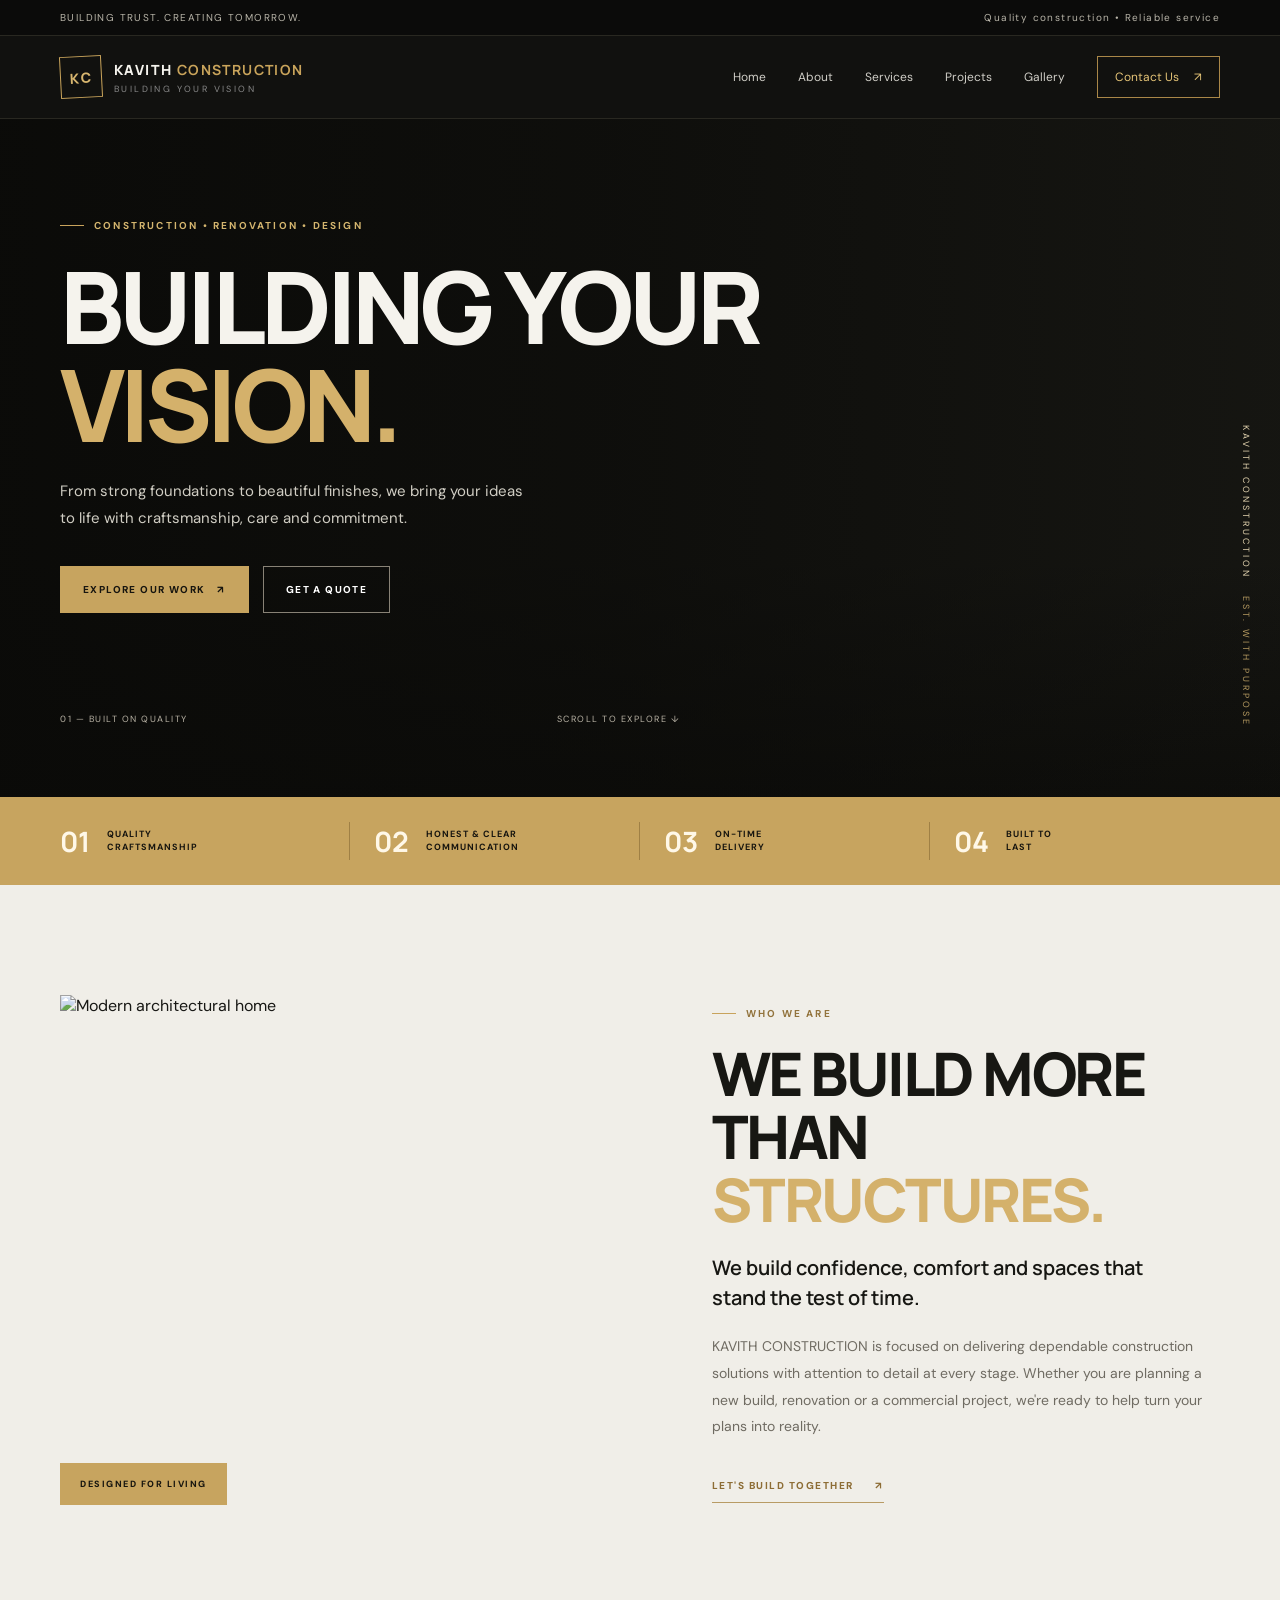
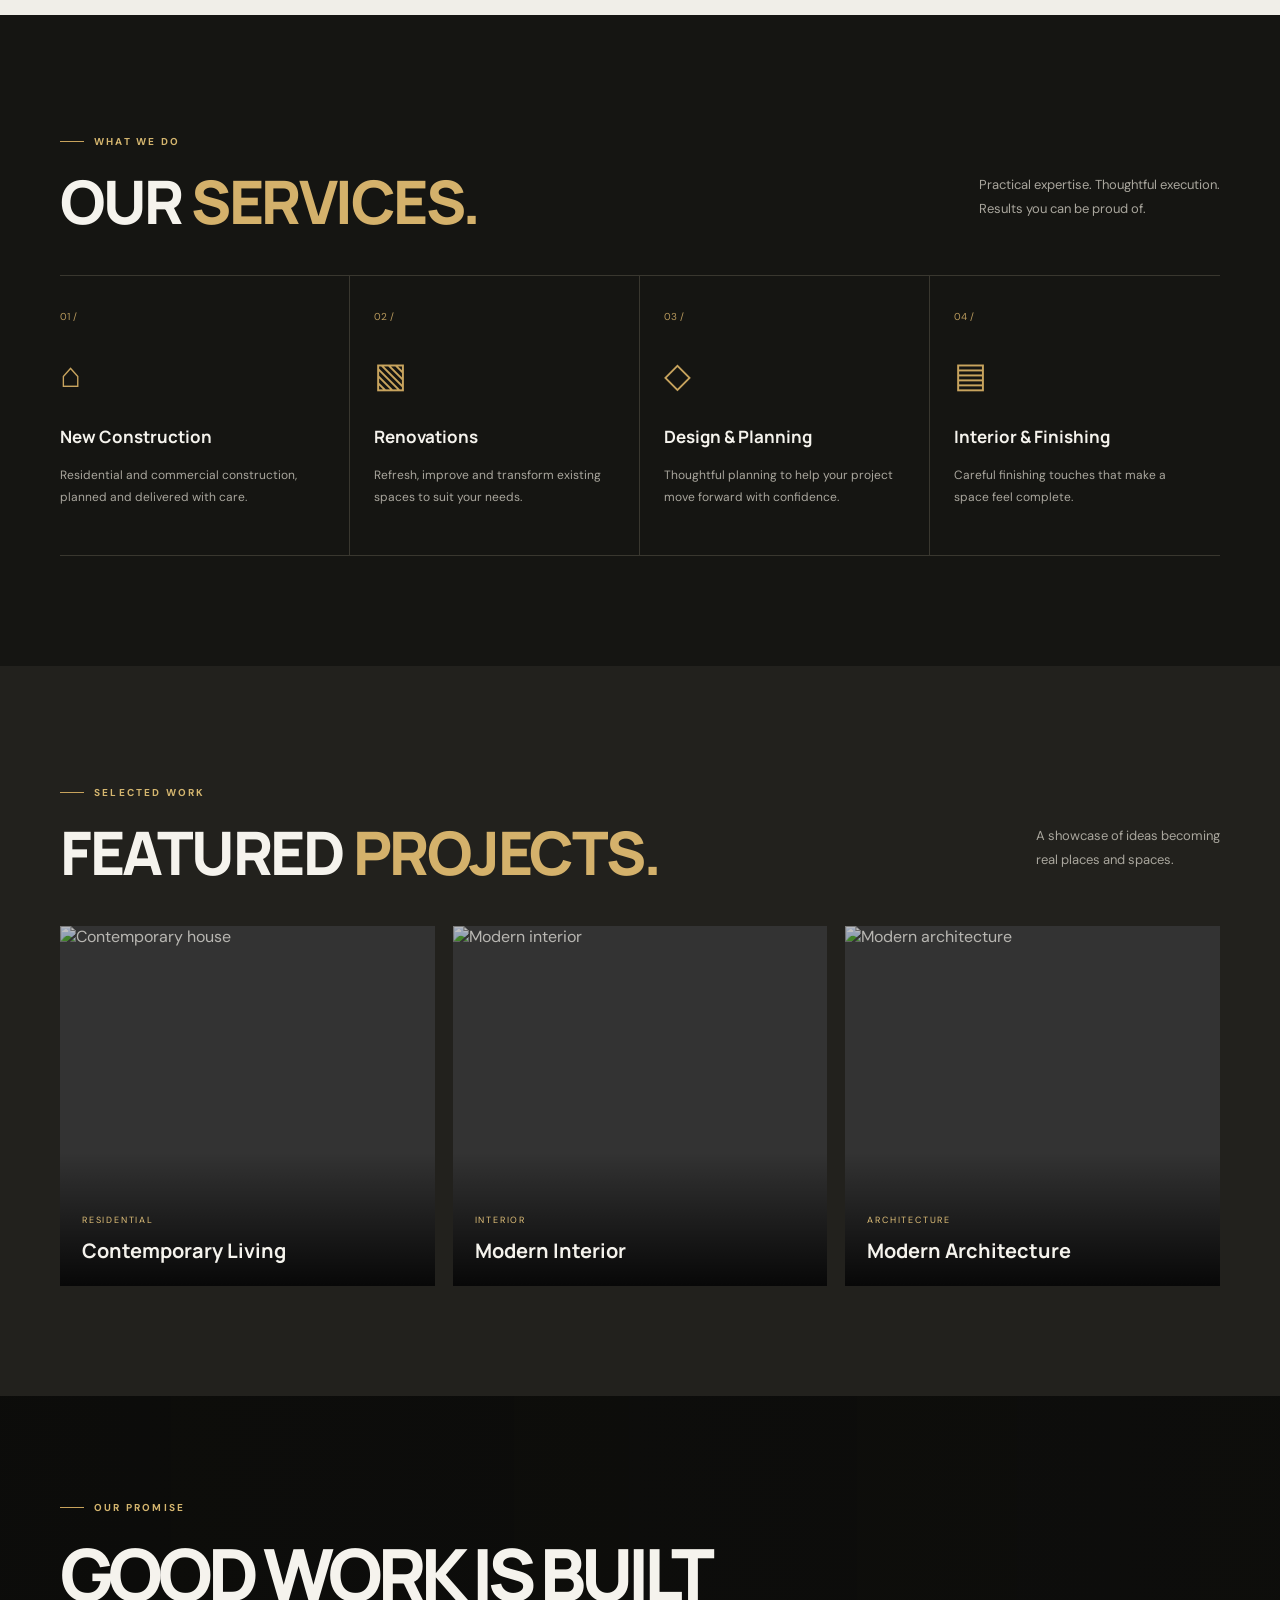
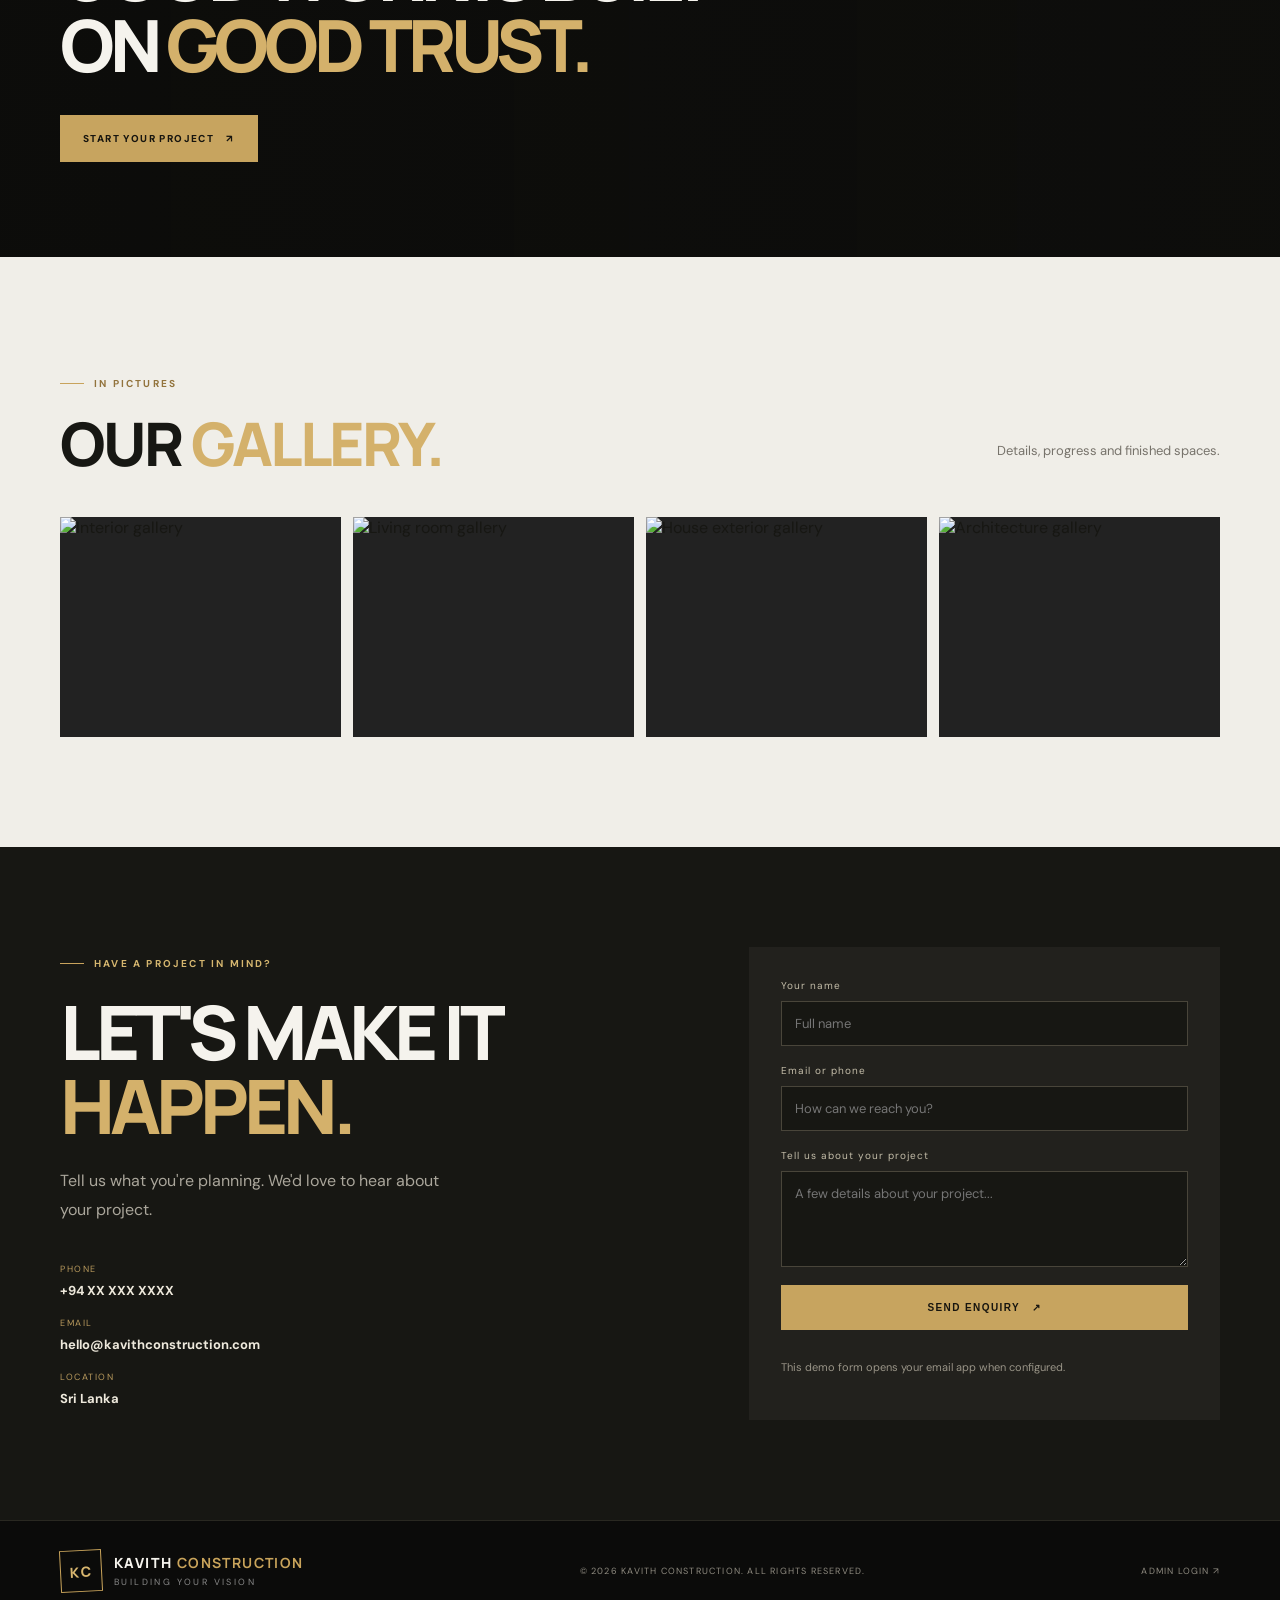
==== index.html @ 44bbc8ad "Add files via upload" ====
<!doctype html>
<html lang="en">
<head>
  <meta charset="utf-8"><meta name="viewport" content="width=device-width,initial-scale=1">
  <meta name="description" content="KAVITH CONSTRUCTION — building with quality, precision and trust.">
  <title>KAVITH CONSTRUCTION | Building Your Vision</title>
  <link rel="preconnect" href="https://fonts.googleapis.com">
  <link href="https://fonts.googleapis.com/css2?family=DM+Sans:wght@400;500;600;700&family=Manrope:wght@400;500;600;700;800&display=swap" rel="stylesheet">
  <link rel="stylesheet" href="assets/style.css">
</head>
<body>
  <div class="topbar"><div class="wrap topbar-inner"><span>BUILDING TRUST. CREATING TOMORROW.</span><span>Quality construction • Reliable service</span></div></div>
  <header class="header"><div class="wrap nav">
    <a class="brand" href="#"><span class="brand-mark">KC</span><span>KAVITH <b>CONSTRUCTION</b><small>BUILDING YOUR VISION</small></span></a>
    <button class="menu-toggle" aria-label="Open menu" id="menuToggle">☰</button>
    <nav id="mainNav"><a href="#home">Home</a><a href="#about">About</a><a href="#services">Services</a><a href="#projects">Projects</a><a href="#gallery">Gallery</a><a href="#contact" class="nav-cta">Contact Us <span>↗</span></a></nav>
  </div></header>
  <main>
    <section class="hero" id="home">
      <div class="hero-shade"></div><div class="wrap hero-content">
        <p class="eyebrow"><i></i> CONSTRUCTION • RENOVATION • DESIGN</p>
        <h1>BUILDING YOUR<br><em>VISION.</em></h1>
        <p class="hero-copy">From strong foundations to beautiful finishes, we bring your ideas to life with craftsmanship, care and commitment.</p>
        <div class="hero-actions"><a class="btn gold" href="#projects">EXPLORE OUR WORK <span>↗</span></a><a class="btn outline" href="#contact">GET A QUOTE</a></div>
        <div class="hero-foot"><span>01 — BUILT ON QUALITY</span><span>SCROLL TO EXPLORE ↓</span></div>
      </div>
      <div class="hero-side">KAVITH CONSTRUCTION <span>EST. WITH PURPOSE</span></div>
    </section>
    <section class="trust-strip"><div class="wrap trust-grid"><div><strong>01</strong><span>QUALITY<br>CRAFTSMANSHIP</span></div><div><strong>02</strong><span>HONEST & CLEAR<br>COMMUNICATION</span></div><div><strong>03</strong><span>ON-TIME<br>DELIVERY</span></div><div><strong>04</strong><span>BUILT TO<br>LAST</span></div></div></section>
    <section class="section about" id="about"><div class="wrap split">
      <div class="about-image"><img src="https://images.unsplash.com/photo-1600607687939-ce8a6c25118c?auto=format&fit=crop&w=1100&q=85" alt="Modern architectural home"><span class="image-tag">DESIGNED FOR LIVING</span></div>
      <div class="about-copy"><p class="eyebrow dark"><i></i> WHO WE ARE</p><h2>WE BUILD MORE<br>THAN <em>STRUCTURES.</em></h2><p class="lead">We build confidence, comfort and spaces that stand the test of time.</p><p>KAVITH CONSTRUCTION is focused on delivering dependable construction solutions with attention to detail at every stage. Whether you are planning a new build, renovation or a commercial project, we're ready to help turn your plans into reality.</p><a class="text-link" href="#contact">LET'S BUILD TOGETHER <span>↗</span></a></div>
    </div></section>
    <section class="section services" id="services"><div class="wrap"><div class="section-head"><div><p class="eyebrow"><i></i> WHAT WE DO</p><h2>OUR <em>SERVICES.</em></h2></div><p>Practical expertise. Thoughtful execution.<br>Results you can be proud of.</p></div>
      <div class="service-grid" id="servicesGrid">
        <article class="service-card"><span>01 /</span><div class="service-icon">⌂</div><h3>New Construction</h3><p>Residential and commercial construction, planned and delivered with care.</p></article>
        <article class="service-card"><span>02 /</span><div class="service-icon">▧</div><h3>Renovations</h3><p>Refresh, improve and transform existing spaces to suit your needs.</p></article>
        <article class="service-card"><span>03 /</span><div class="service-icon">◇</div><h3>Design & Planning</h3><p>Thoughtful planning to help your project move forward with confidence.</p></article>
        <article class="service-card"><span>04 /</span><div class="service-icon">▤</div><h3>Interior & Finishing</h3><p>Careful finishing touches that make a space feel complete.</p></article>
      </div>
    </div></section>
    <section class="section projects" id="projects"><div class="wrap"><div class="section-head"><div><p class="eyebrow"><i></i> SELECTED WORK</p><h2>FEATURED <em>PROJECTS.</em></h2></div><p>A showcase of ideas becoming<br>real places and spaces.</p></div><div class="project-grid" id="projectGrid">
      <article class="project-card"><img src="https://images.unsplash.com/photo-1600585154340-be6161a56a0c?auto=format&fit=crop&w=1000&q=85" alt="Contemporary house"><div><span>RESIDENTIAL</span><h3>Contemporary Living</h3></div></article>
      <article class="project-card"><img src="https://images.unsplash.com/photo-1600607687920-4e2a09cf159d?auto=format&fit=crop&w=1000&q=85" alt="Modern interior"><div><span>INTERIOR</span><h3>Modern Interior</h3></div></article>
      <article class="project-card"><img src="https://images.unsplash.com/photo-1487958449943-2429e8be8625?auto=format&fit=crop&w=1000&q=85" alt="Modern architecture"><div><span>ARCHITECTURE</span><h3>Modern Architecture</h3></div></article>
    </div></div></section>
    <section class="statement"><div class="wrap statement-inner"><p class="eyebrow"><i></i> OUR PROMISE</p><h2>GOOD WORK IS BUILT<br>ON <em>GOOD TRUST.</em></h2><a class="btn gold" href="#contact">START YOUR PROJECT <span>↗</span></a></div></section>
    <section class="section gallery" id="gallery"><div class="wrap"><div class="section-head"><div><p class="eyebrow dark"><i></i> IN PICTURES</p><h2>OUR <em>GALLERY.</em></h2></div><p>Details, progress and finished spaces.</p></div><div class="gallery-grid" id="galleryGrid">
      <img src="https://images.unsplash.com/photo-1600566753086-00f18fb6b3ea?auto=format&fit=crop&w=800&q=85" alt="Interior gallery">
      <img src="https://images.unsplash.com/photo-1600607687644-c7171b42498f?auto=format&fit=crop&w=800&q=85" alt="Living room gallery">
      <img src="https://images.unsplash.com/photo-1600585154526-990dced4db0d?auto=format&fit=crop&w=800&q=85" alt="House exterior gallery">
      <img src="https://images.unsplash.com/photo-1600607687939-ce8a6c25118c?auto=format&fit=crop&w=800&q=85" alt="Architecture gallery">
    </div></div></section>
    <section class="contact" id="contact"><div class="wrap contact-grid"><div><p class="eyebrow"><i></i> HAVE A PROJECT IN MIND?</p><h2>LET'S MAKE IT<br><em>HAPPEN.</em></h2><p>Tell us what you're planning. We'd love to hear about your project.</p><div class="contact-lines"><span>PHONE <b id="phoneText">+94 XX XXX XXXX</b></span><span>EMAIL <b id="emailText">hello@kavithconstruction.com</b></span><span>LOCATION <b id="locationText">Sri Lanka</b></span></div></div>
      <form class="contact-form" id="contactForm"><label>Your name<input required name="name" placeholder="Full name"></label><label>Email or phone<input required name="contact" placeholder="How can we reach you?"></label><label>Tell us about your project<textarea required name="message" rows="4" placeholder="A few details about your project..."></textarea></label><button class="btn gold" type="submit">SEND ENQUIRY <span>↗</span></button><p class="form-note" id="formNote">This demo form opens your email app when configured.</p></form>
    </div></section>
  </main>
  <footer><div class="wrap footer-inner"><a class="brand" href="#"><span class="brand-mark">KC</span><span>KAVITH <b>CONSTRUCTION</b><small>BUILDING YOUR VISION</small></span></a><p>© <span id="year"></span> KAVITH CONSTRUCTION. ALL RIGHTS RESERVED.</p><a href="admin.html" class="admin-link">ADMIN LOGIN ↗</a></div></footer>
  <script src="https://cdn.jsdelivr.net/npm/@supabase/supabase-js@2"></script><script src="assets/config.js"></script><script src="assets/app.js"></script>
</body></html>
---- assets/style.css ----
*{box-sizing:border-box}html{scroll-behavior:smooth}body{margin:0;font-family:"DM Sans",sans-serif;color:#f5f3ed;background:#11110f}a{color:inherit;text-decoration:none}.wrap{width:min(1160px,calc(100% - 48px));margin:auto}.topbar{background:#0b0b0a;border-bottom:1px solid #292821;color:#b9b5a9;font-size:10px;letter-spacing:1.4px}.topbar-inner{display:flex;justify-content:space-between;padding:11px 0}.header{background:#11110f;position:sticky;top:0;z-index:10;border-bottom:1px solid #292821}.nav{height:82px;display:flex;align-items:center;justify-content:space-between}.brand{display:flex;align-items:center;gap:12px;font-family:Manrope,sans-serif;font-size:14px;font-weight:800;letter-spacing:1.4px}.brand b{color:#c9a45b}.brand small{display:block;font:9px "DM Sans";letter-spacing:2.4px;color:#888;margin-top:4px}.brand-mark{width:42px;height:42px;border:1px solid #c9a45b;color:#d8b66f;display:grid;place-items:center;font:800 14px Manrope;transform:rotate(-3deg)}nav{display:flex;align-items:center;gap:32px;font-size:12px;color:#d0cec7}nav a:hover{color:#d9b76f}.nav-cta{border:1px solid #a98748;padding:12px 17px;color:#e5c477}.nav-cta span,.btn span{margin-left:12px}.menu-toggle{display:none;background:none;color:white;border:0;font-size:24px}.hero{min-height:650px;position:relative;display:flex;align-items:center;background:#171713 url("https://images.unsplash.com/photo-1600585154340-be6161a56a0c?auto=format&fit=crop&w=2000&q=90") center/cover no-repeat}.hero-shade{position:absolute;inset:0;background:linear-gradient(90deg,rgba(10,10,8,.94),rgba(10,10,8,.67) 48%,rgba(10,10,8,.12)),linear-gradient(0deg,rgba(10,10,8,.65),transparent 35%)}.hero-content{position:relative;padding:90px 0 72px}.eyebrow{font-size:10px;letter-spacing:2.2px;color:#d5b66f;font-weight:700;display:flex;align-items:center;gap:10px}.eyebrow i{display:inline-block;width:24px;height:1px;background:#c8a35c}.hero h1,.statement h2,.contact h2{font:800 clamp(54px,8vw,100px)/.98 Manrope,sans-serif;letter-spacing:-5px;margin:25px 0}.hero h1 em,h2 em{font-style:normal;color:#d4b16b}.hero-copy{max-width:470px;line-height:1.8;color:#d1cec4;font-size:15px}.hero-actions{display:flex;gap:14px;margin-top:34px}.btn{display:inline-flex;align-items:center;justify-content:center;padding:16px 22px;font-size:10px;letter-spacing:1.4px;font-weight:800;border:1px solid transparent;cursor:pointer}.gold{background:#c7a45f;color:#17150f}.gold:hover{background:#e0c17e}.outline{border-color:#888276;color:#fff}.outline-dark{border-color:#8e887a;color:#28251e;background:transparent}.hero-foot{display:flex;justify-content:space-between;max-width:620px;margin-top:100px;font-size:9px;letter-spacing:1.5px;color:#b9b3a5}.hero-side{position:absolute;right:28px;bottom:70px;writing-mode:vertical-rl;font-size:9px;letter-spacing:3px;color:#e4d5b1}.hero-side span{color:#b59a61;margin-top:12px}.trust-strip{background:#c7a45f;color:#17150f}.trust-grid{display:grid;grid-template-columns:repeat(4,1fr);padding:25px 0}.trust-grid div{display:flex;align-items:center;gap:17px;border-right:1px solid #9f8045;padding-left:24px}.trust-grid div:first-child{padding-left:0}.trust-grid div:last-child{border:0}.trust-grid strong{font:700 28px Manrope;color:#fff8e8}.trust-grid span{font-size:9px;letter-spacing:1px;font-weight:700;line-height:1.5}.section{padding:110px 0}.about{background:#f0eee8;color:#171713}.split{display:grid;grid-template-columns:1.05fr .95fr;gap:90px;align-items:center}.about-image{position:relative}.about-image img{width:100%;height:510px;object-fit:cover;display:block;filter:saturate(.75)}.image-tag{position:absolute;bottom:0;left:0;background:#c7a45f;color:#17150f;padding:15px 20px;font-size:9px;letter-spacing:1.5px;font-weight:800}.eyebrow.dark{color:#92733c}.about h2,.section h2{font:800 clamp(38px,5vw,60px)/1.05 Manrope;letter-spacing:-2.5px;margin:22px 0}.lead{font:600 20px/1.5 Manrope;max-width:440px}.about-copy>p:not(.eyebrow):not(.lead){color:#6f6b62;line-height:1.9;font-size:14px}.text-link{display:inline-block;margin-top:25px;color:#8d6d35;font-size:10px;letter-spacing:1.5px;font-weight:800;border-bottom:1px solid #b89b64;padding-bottom:10px}.text-link span{margin-left:18px}.services{background:#151512}.section-head{display:flex;justify-content:space-between;align-items:end;margin-bottom:42px}.section-head h2{margin-bottom:0}.section-head>p{font-size:13px;color:#a9a69d;line-height:1.8}.service-grid{display:grid;grid-template-columns:repeat(4,1fr);border-top:1px solid #39372f;border-bottom:1px solid #39372f}.service-card{padding:28px 24px 35px;border-right:1px solid #39372f;min-height:260px}.service-card:first-child{padding-left:0}.service-card:last-child{border:0}.service-card>span{font-size:10px;color:#b99a5d}.service-icon{font-size:35px;color:#c8a45e;margin:27px 0}.service-card h3{font:700 17px Manrope}.service-card p{font-size:12px;color:#a9a69d;line-height:1.8}.projects{background:#22211d}.project-grid{display:grid;grid-template-columns:repeat(3,1fr);gap:18px}.project-card{position:relative;min-height:330px;overflow:hidden;background:#333}.project-card img{width:100%;height:360px;object-fit:cover;display:block;filter:brightness(.75);transition:.4s}.project-card:hover img{transform:scale(1.04);filter:brightness(.9)}.project-card>div{position:absolute;bottom:0;left:0;right:0;padding:55px 22px 22px;background:linear-gradient(transparent,rgba(0,0,0,.85))}.project-card span{font-size:9px;letter-spacing:1.8px;color:#e2c17a}.project-card h3{font:700 20px Manrope;margin:9px 0 0}.project-card p{font-size:12px;color:#ddd}.statement{background:linear-gradient(90deg,rgba(12,12,10,.94),rgba(12,12,10,.72)),url("https://images.unsplash.com/photo-1503387762-592deb58ef4e?auto=format&fit=crop&w=1800&q=85") center/cover;padding:95px 0}.statement h2{font-size:clamp(44px,6vw,72px);margin:25px 0 35px}.gallery{background:#f0eee8;color:#171713}.gallery .section-head>p{color:#77736b}.gallery-grid{display:grid;grid-template-columns:repeat(4,1fr);gap:12px}.gallery-grid img,.gallery-grid video{width:100%;height:220px;object-fit:cover;background:#222}.contact{padding:100px 0;background:#171713}.contact-grid{display:grid;grid-template-columns:1fr .8fr;gap:100px}.contact h2{font-size:clamp(48px,6vw,75px)}.contact-grid>div>p:not(.eyebrow){color:#aaa69b;line-height:1.8;max-width:400px}.contact-lines{display:grid;gap:18px;margin-top:38px}.contact-lines span{font-size:9px;letter-spacing:1.5px;color:#b99a5d}.contact-lines b{display:block;color:#eee9dc;font-size:13px;letter-spacing:0;margin-top:7px}.contact-form{background:#22211d;padding:32px;display:grid;gap:18px}.contact-form label,.admin-form label,.login-card label{display:grid;gap:9px;font-size:10px;letter-spacing:1px;color:#c4bda9}.contact-form input,.contact-form textarea,.admin-form input,.admin-form textarea,.admin-form select,.login-card input{width:100%;padding:13px;background:#171713;border:1px solid #49453a;color:#fff;font:13px "DM Sans";outline:none}.contact-form input:focus,.contact-form textarea:focus,.admin-form input:focus{border-color:#c7a45f}.contact-form textarea{resize:vertical}.form-note,.muted{font-size:11px;color:#999487;line-height:1.6}footer{background:#0b0b0a;border-top:1px solid #292821}.footer-inner{min-height:100px;display:flex;align-items:center;justify-content:space-between}.footer-inner>p,.admin-link{font-size:9px;letter-spacing:1.2px;color:#8f8b80}.admin-link:hover{color:#d6b46b}
.admin-body{background:#efeee9;color:#201f1a;min-height:100vh}.admin-shell{display:grid;grid-template-columns:250px 1fr;min-height:100vh}.admin-sidebar{background:#12120f;color:#eee;padding:28px 22px;display:flex;flex-direction:column}.admin-sidebar .brand{font-size:12px}.admin-nav{display:grid;gap:7px;margin-top:65px}.admin-nav small{font-size:9px;color:#888174;letter-spacing:2px;margin:0 0 12px 10px}.admin-nav button,.sidebar-bottom button{background:transparent;border:0;text-align:left;color:#aaa69a;padding:13px 12px;font:12px "DM Sans";cursor:pointer}.admin-nav button.active,.admin-nav button:hover{background:#2b281f;color:#e2bf73;border-left:2px solid #c7a45f}.sidebar-bottom{margin-top:auto;display:grid;gap:15px;font-size:12px;color:#c7a45f;padding:12px}.admin-main{padding:45px clamp(24px,5vw,70px)}.admin-top{display:flex;justify-content:space-between;align-items:center;border-bottom:1px solid #d4d1c8;padding-bottom:25px}.admin-top h1{font:800 34px Manrope;margin:12px 0 0}.admin-top h1 em,.login-card h2 em{color:#a47f3d;font-style:normal}.admin-status{font-size:9px;letter-spacing:1px;color:#91743e}.login-panel{display:grid;place-items:center;min-height:70vh}.login-card{background:white;padding:42px;width:min(430px,100%);box-shadow:0 12px 40px #1c1b1712}.login-card .brand-mark{margin-bottom:25px;background:#171713}.login-card h2{font:800 30px Manrope;margin:12px 0}.login-card>p:not(.eyebrow){font-size:12px;color:#777;margin-bottom:25px;line-height:1.7}.login-card form{display:grid;gap:17px}.login-card input{background:#f6f5f1;color:#222;border-color:#dedbd2}.login-card .btn{width:100%;margin-top:5px}.setup-hint{font-size:10px!important;color:#9a8a68!important;margin-top:18px!important}.hidden{display:none!important}.dashboard{padding-top:30px}.dash-tab{display:none}.dash-tab.active{display:block}.stat-grid{display:grid;grid-template-columns:repeat(3,1fr);gap:15px;margin-bottom:20px}.stat-card,.panel{background:#fff;padding:25px;border:1px solid #e1ded5}.stat-card span{font-size:9px;letter-spacing:1.5px;color:#8d887c}.stat-card strong{display:block;font:800 30px Manrope;margin-top:15px}.stat-card .stat-live{font-size:16px;color:#9b7b3d}.panel h2{font:700 21px Manrope;margin:0 0 8px}.panel p{font-size:12px;color:#77736b;line-height:1.7}.panel-head{display:flex;justify-content:space-between;margin-bottom:22px}.admin-form{display:grid;grid-template-columns:repeat(2,1fr);gap:16px;padding:22px 0;border-top:1px solid #e8e5dc;border-bottom:1px solid #e8e5dc;margin:20px 0}.admin-form label{color:#6e685c}.admin-form input,.admin-form textarea,.admin-form select{background:#f7f6f2;color:#222;border-color:#dedbd2}.wide{grid-column:1/-1}.form-buttons{display:flex;gap:10px}.manage-list{display:grid}.manage-row{display:flex;justify-content:space-between;align-items:center;padding:15px 3px;border-bottom:1px solid #ebe8df;gap:15px}.manage-row b{font:700 13px Manrope}.manage-row small{display:block;color:#898477;font-size:10px;margin-top:5px}.mini-btn{border:1px solid #cfc9bb;background:white;padding:8px 10px;font-size:9px;letter-spacing:1px;color:#5f5134;cursor:pointer;margin-left:5px}.mini-btn.danger{color:#a13d30;border-color:#e2c9c4}
@media(max-width:800px){.wrap{width:min(100% - 32px,600px)}.topbar-inner span:last-child{display:none}.menu-toggle{display:block}nav{display:none;position:absolute;top:82px;left:0;right:0;background:#11110f;padding:22px;flex-direction:column;align-items:stretch;gap:20px}nav.open{display:flex}.hero{min-height:610px}.hero h1{letter-spacing:-3px}.hero-side{display:none}.trust-grid{grid-template-columns:repeat(2,1fr);gap:20px}.trust-grid div:nth-child(2){border:0}.trust-grid div:nth-child(3){padding-left:0}.split,.contact-grid{grid-template-columns:1fr;gap:45px}.about-image img{height:350px}.section{padding:75px 0}.section-head{display:block}.section-head>p{margin-top:20px}.service-grid{grid-template-columns:repeat(2,1fr)}.service-card:nth-child(2){border-right:0}.service-card:nth-child(3){padding-left:0}.project-grid{grid-template-columns:1fr}.project-card,.project-card img{height:300px;min-height:300px}.gallery-grid{grid-template-columns:repeat(2,1fr)}.gallery-grid img,.gallery-grid video{height:160px}.contact-grid{gap:35px}.footer-inner{padding:22px 0;gap:20px;flex-wrap:wrap}.footer-inner>p{order:3;width:100%}.admin-shell{grid-template-columns:1fr}.admin-sidebar{padding:16px 20px}.admin-nav{display:flex;overflow:auto;margin-top:20px}.admin-nav small{display:none}.admin-nav button{white-space:nowrap}.sidebar-bottom{display:flex;justify-content:space-between}.admin-main{padding:25px 16px}.admin-top{align-items:flex-start;gap:15px;flex-direction:column}.stat-grid{grid-template-columns:1fr}.admin-form{grid-template-columns:1fr}.wide{grid-column:auto}.manage-row{align-items:flex-start}.manage-row>div:last-child{display:flex;flex-wrap:wrap}.hero-foot{margin-top:70px;font-size:8px}}
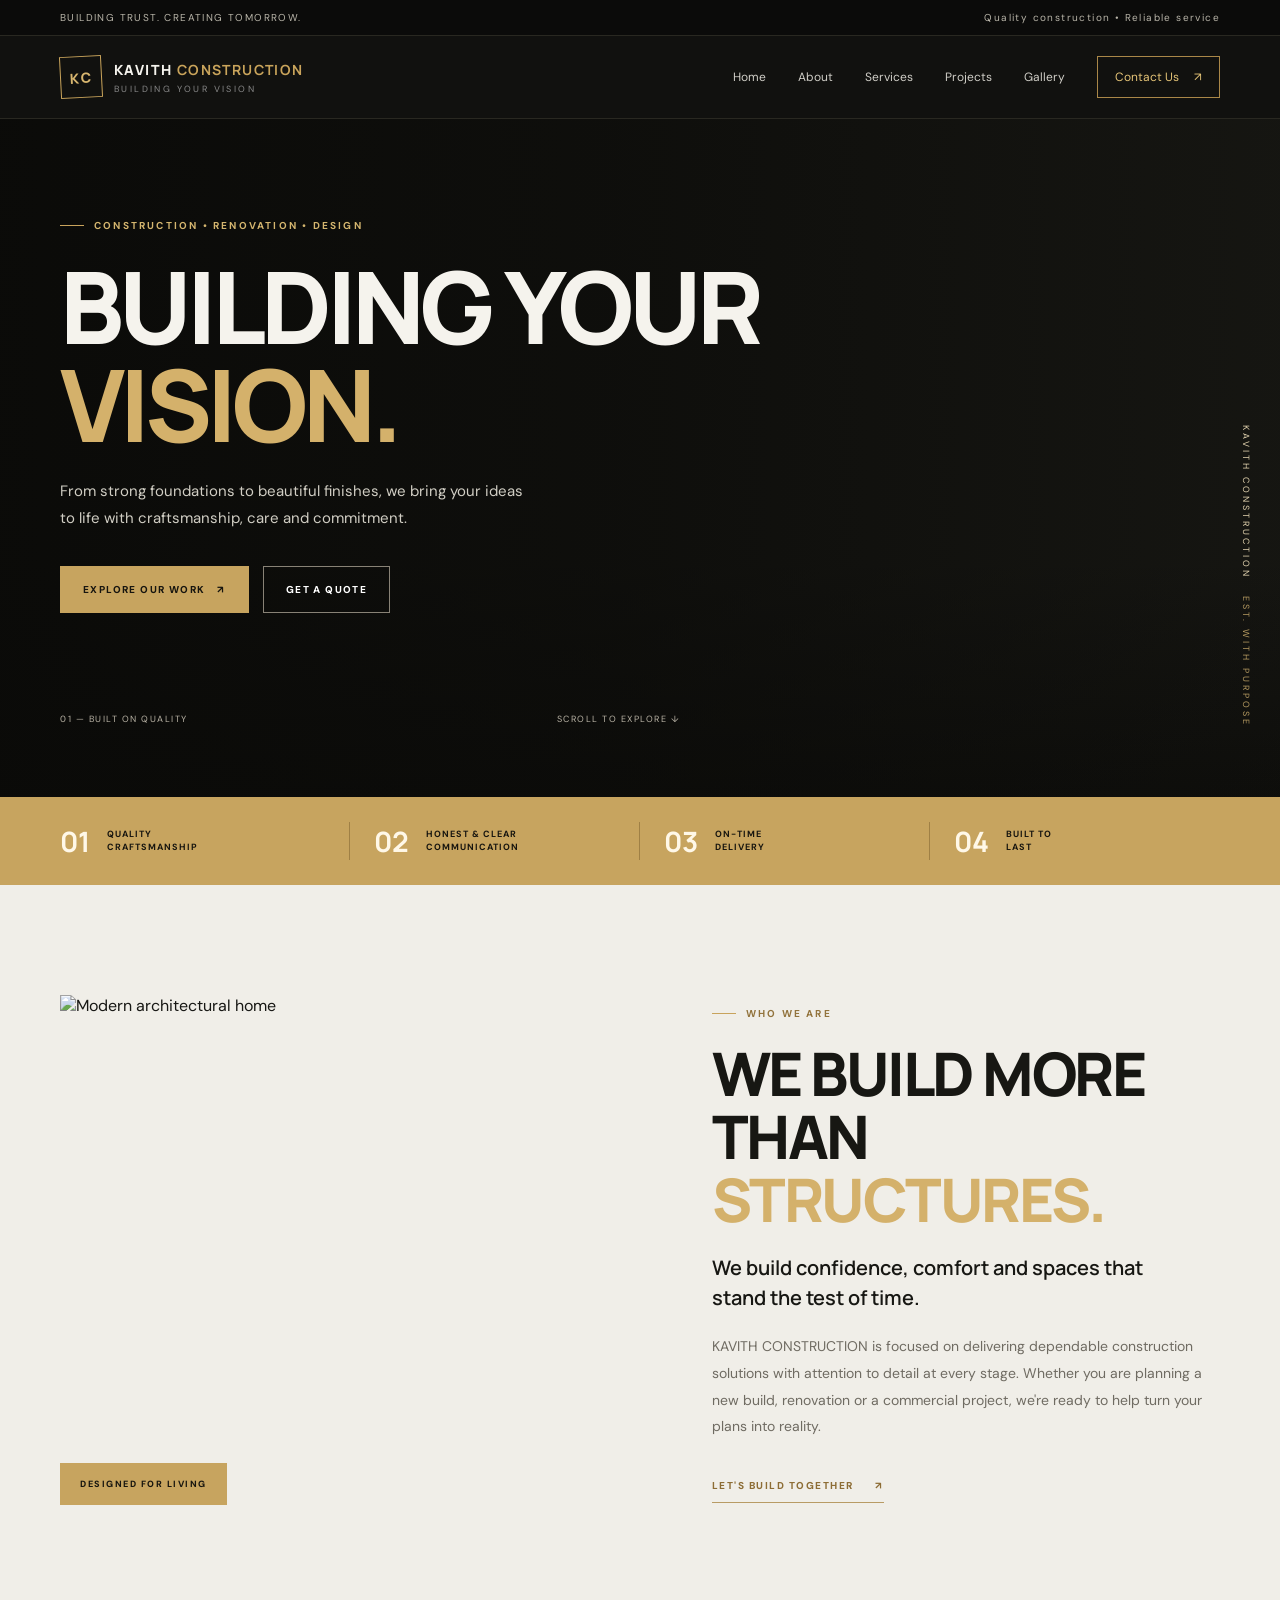
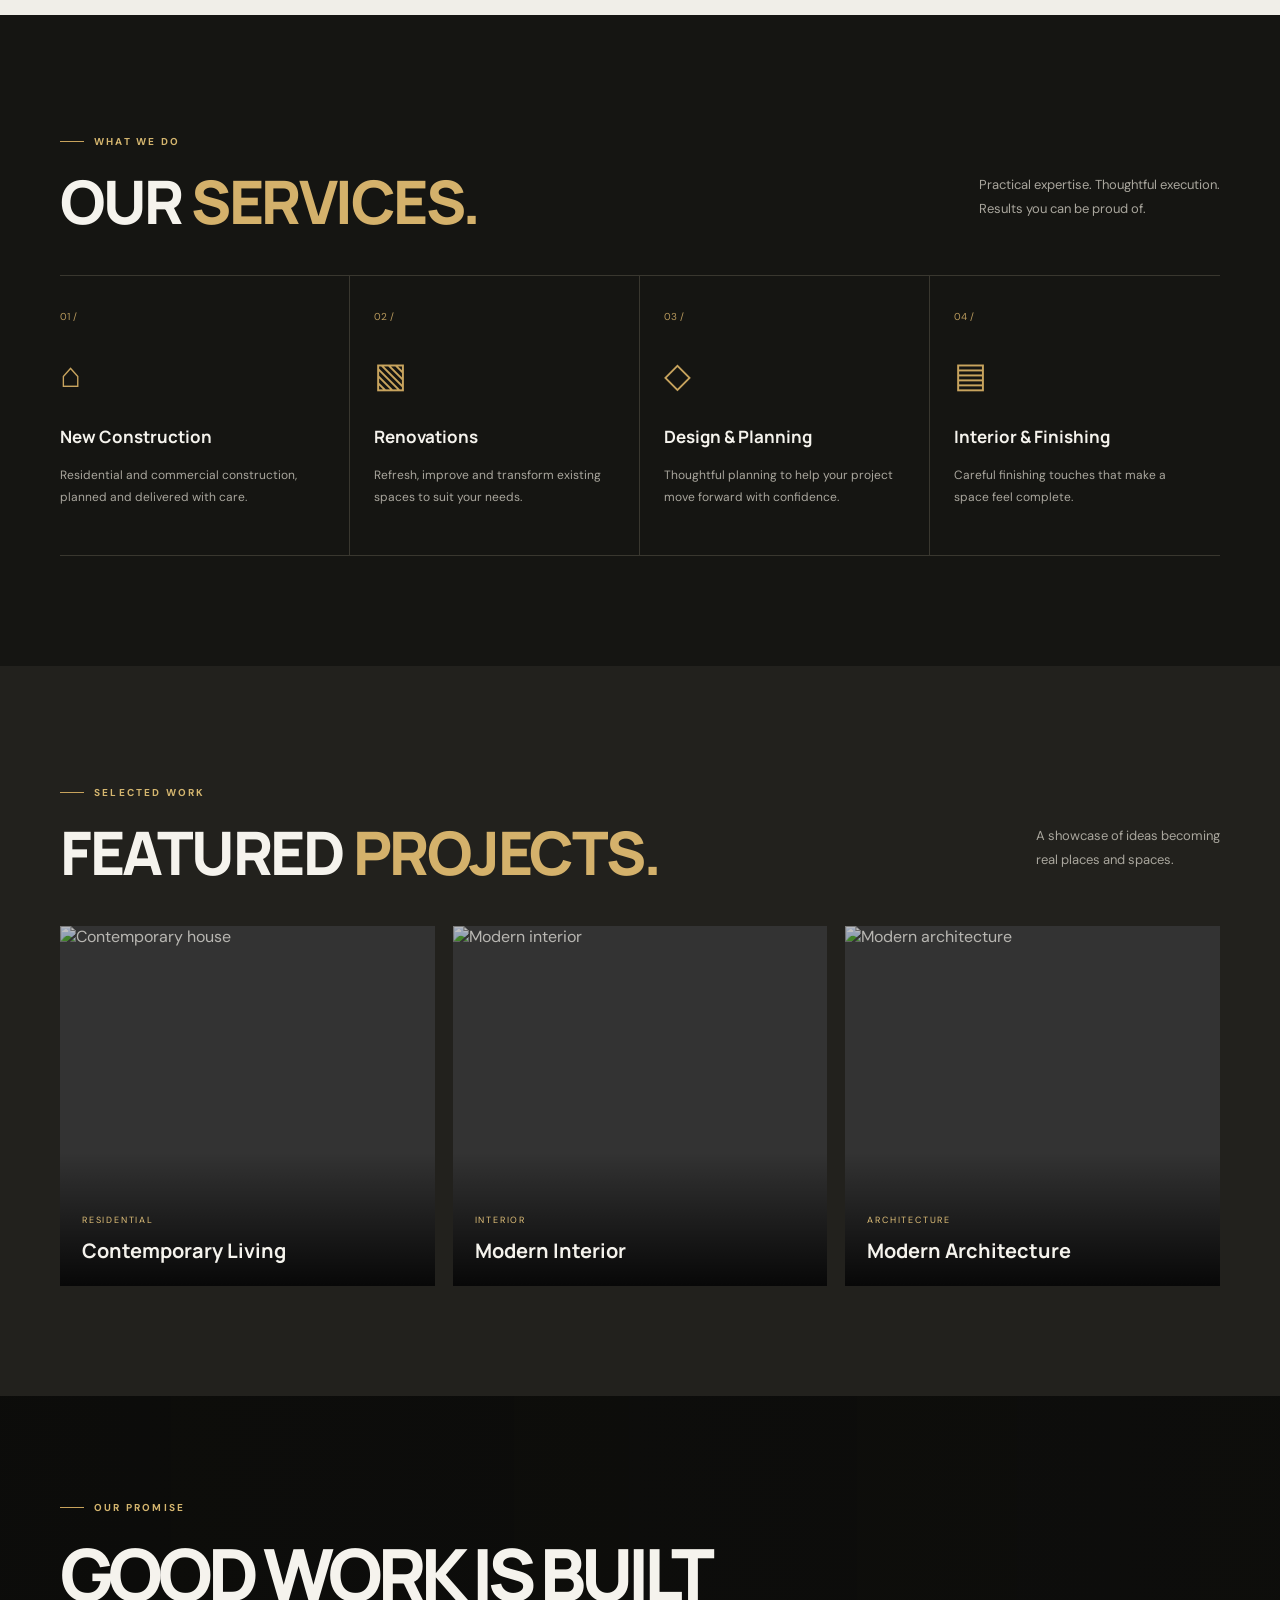
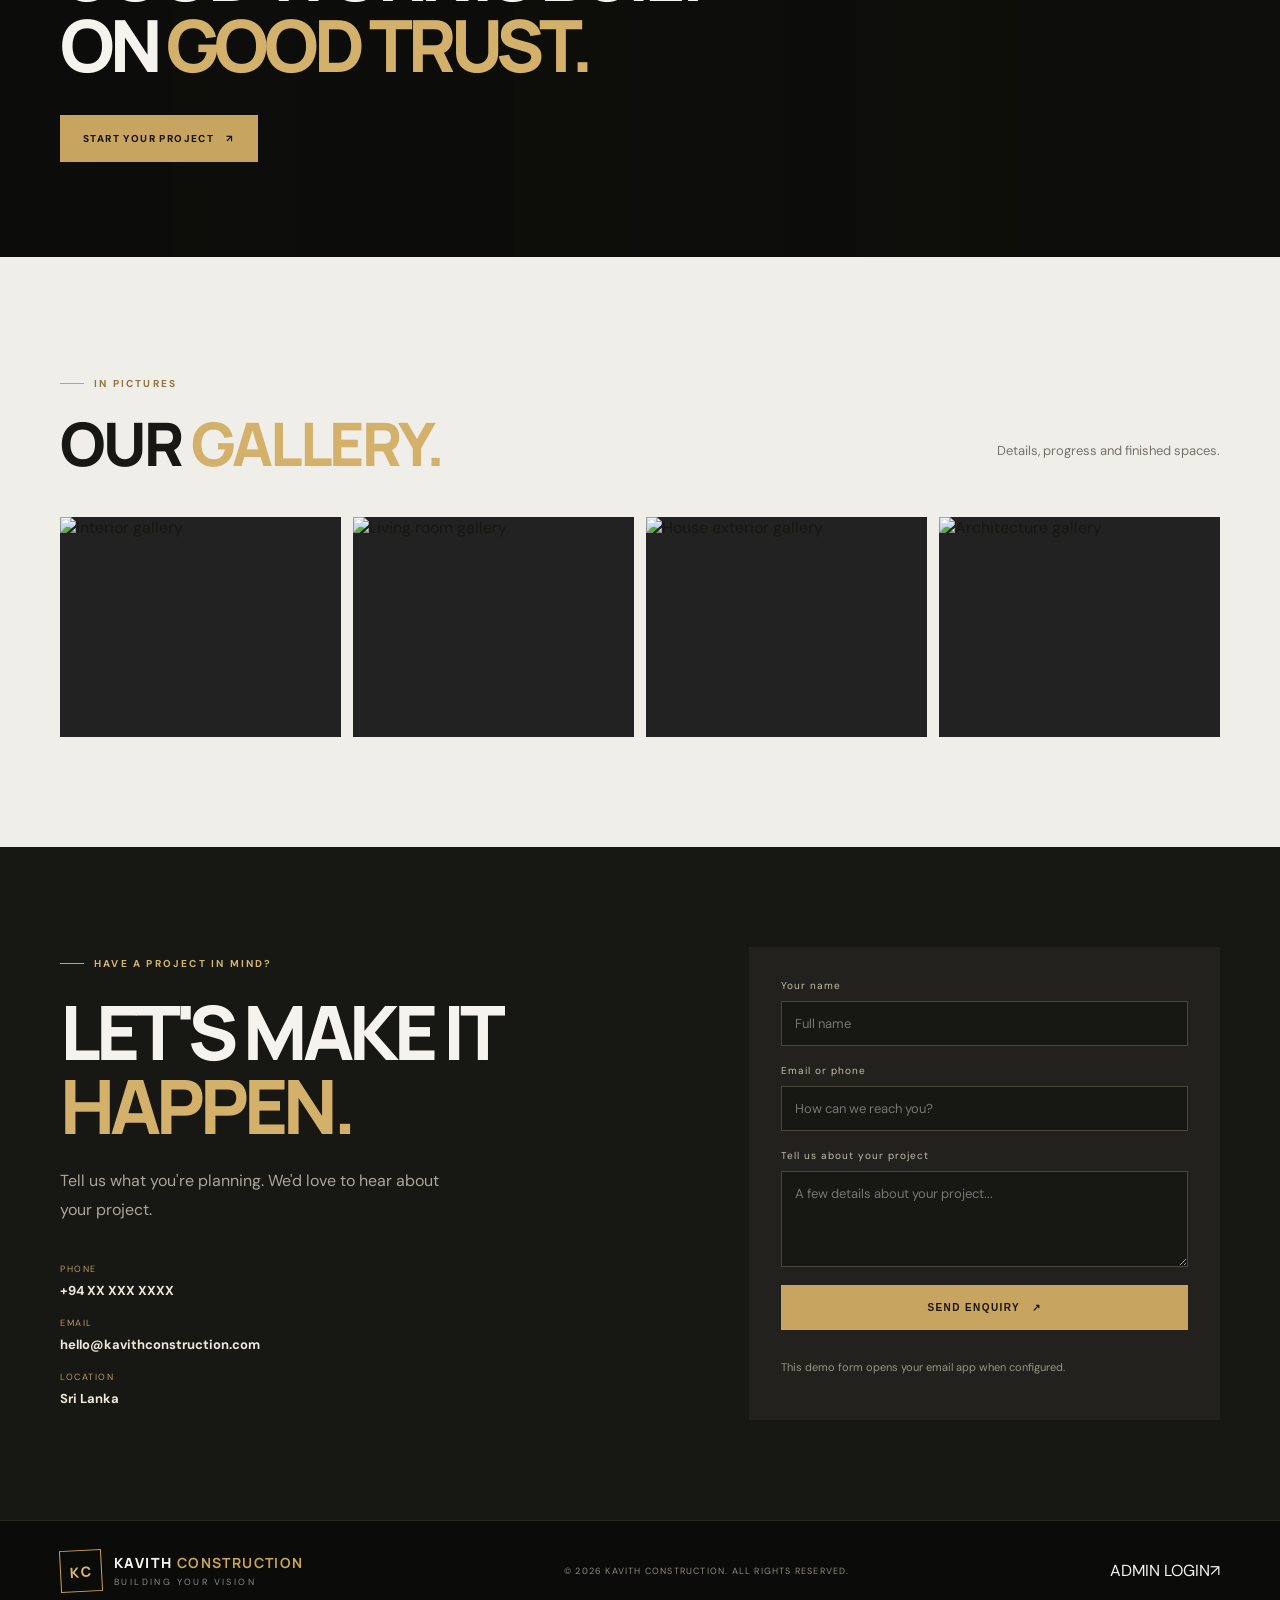
==== commit 38fa55d8: "Update index.html" ====
--- a/index.html
+++ b/index.html
@@ -55,6 +55,6 @@
       <form class="contact-form" id="contactForm"><label>Your name<input required name="name" placeholder="Full name"></label><label>Email or phone<input required name="contact" placeholder="How can we reach you?"></label><label>Tell us about your project<textarea required name="message" rows="4" placeholder="A few details about your project..."></textarea></label><button class="btn gold" type="submit">SEND ENQUIRY <span>↗</span></button><p class="form-note" id="formNote">This demo form opens your email app when configured.</p></form>
     </div></section>
   </main>
-  <footer><div class="wrap footer-inner"><a class="brand" href="#"><span class="brand-mark">KC</span><span>KAVITH <b>CONSTRUCTION</b><small>BUILDING YOUR VISION</small></span></a><p>© <span id="year"></span> KAVITH CONSTRUCTION. ALL RIGHTS RESERVED.</p><a href="admin.html" class="admin-link">ADMIN LOGIN ↗</a></div></footer>
+  <footer><div class="wrap footer-inner"><a class="brand" href="#"><span class="brand-mark">KC</span><span>KAVITH <b>CONSTRUCTION</b><small>BUILDING YOUR VISION</small></span></a><p>© <span id="year"></span> KAVITH CONSTRUCTION. ALL RIGHTS RESERVED.</p><a href="admin.html" class=>ADMIN LOGIN↗</a></div></footer>
   <script src="https://cdn.jsdelivr.net/npm/@supabase/supabase-js@2"></script><script src="assets/config.js"></script><script src="assets/app.js"></script>
-</body></html>+</body></html>
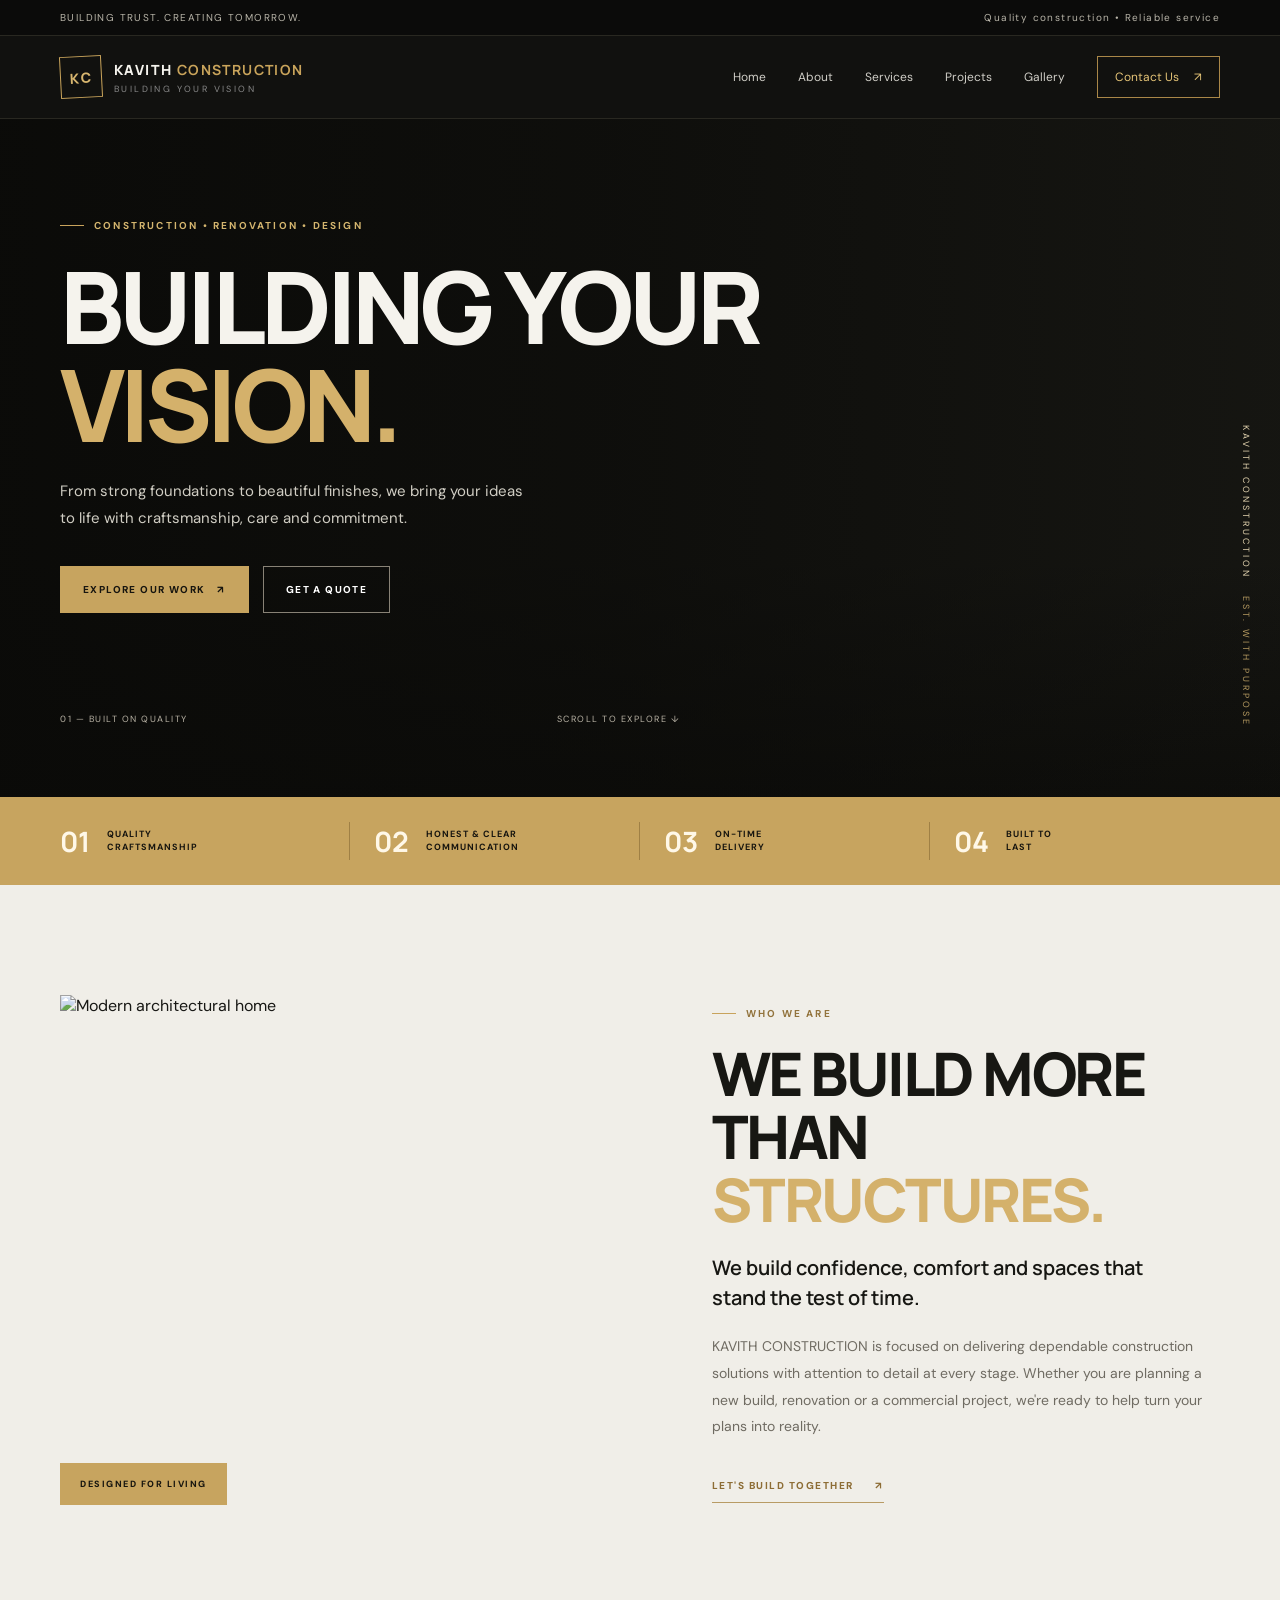
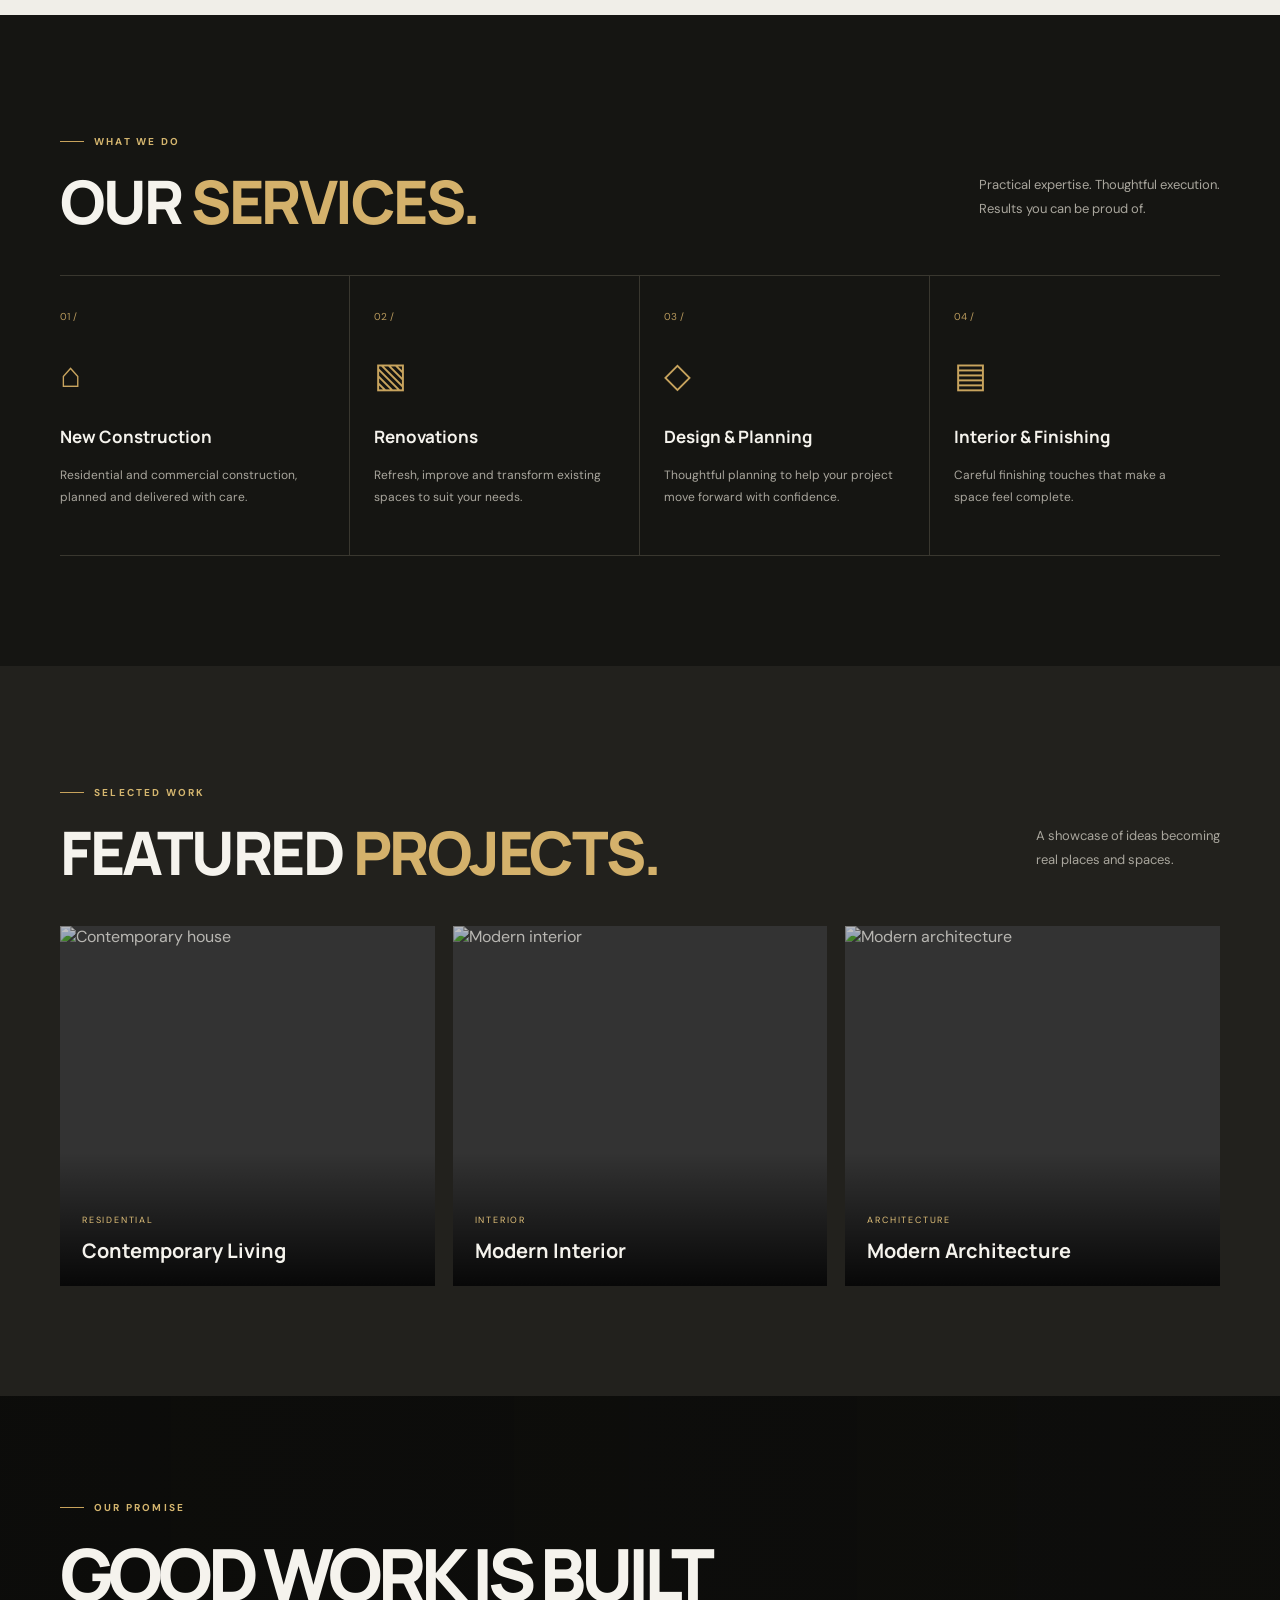
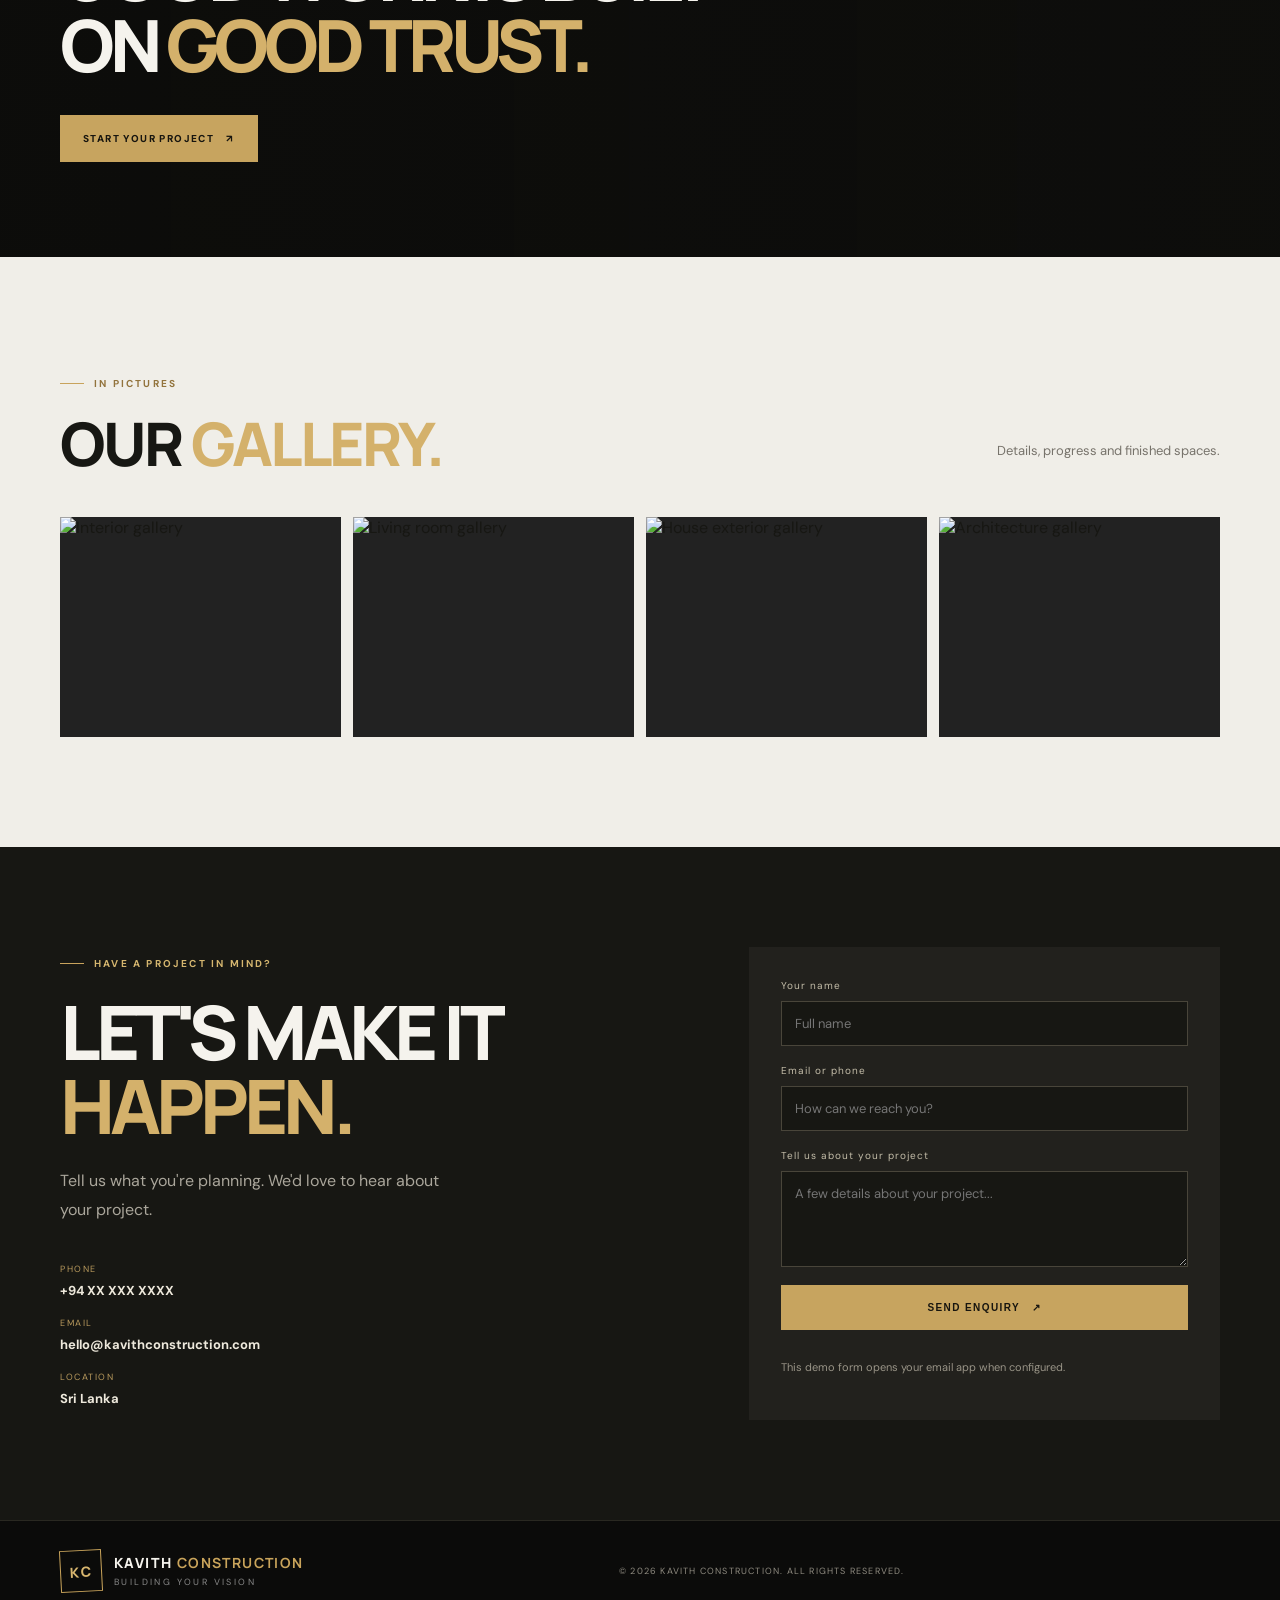
==== commit 4239ea69: "Update index.html" ====
--- a/index.html
+++ b/index.html
@@ -55,6 +55,6 @@
       <form class="contact-form" id="contactForm"><label>Your name<input required name="name" placeholder="Full name"></label><label>Email or phone<input required name="contact" placeholder="How can we reach you?"></label><label>Tell us about your project<textarea required name="message" rows="4" placeholder="A few details about your project..."></textarea></label><button class="btn gold" type="submit">SEND ENQUIRY <span>↗</span></button><p class="form-note" id="formNote">This demo form opens your email app when configured.</p></form>
     </div></section>
   </main>
-  <footer><div class="wrap footer-inner"><a class="brand" href="#"><span class="brand-mark">KC</span><span>KAVITH <b>CONSTRUCTION</b><small>BUILDING YOUR VISION</small></span></a><p>© <span id="year"></span> KAVITH CONSTRUCTION. ALL RIGHTS RESERVED.</p><a href="admin.html" class=>ADMIN LOGIN↗</a></div></footer>
+  <footer><div class="wrap footer-inner"><a class="brand" href="#"><span class="brand-mark">KC</span><span>KAVITH <b>CONSTRUCTION</b><small>BUILDING YOUR VISION</small></span></a><p>© <span id="year"></span> KAVITH CONSTRUCTION. ALL RIGHTS RESERVED.</p><a href= class</div></footer>
   <script src="https://cdn.jsdelivr.net/npm/@supabase/supabase-js@2"></script><script src="assets/config.js"></script><script src="assets/app.js"></script>
 </body></html>
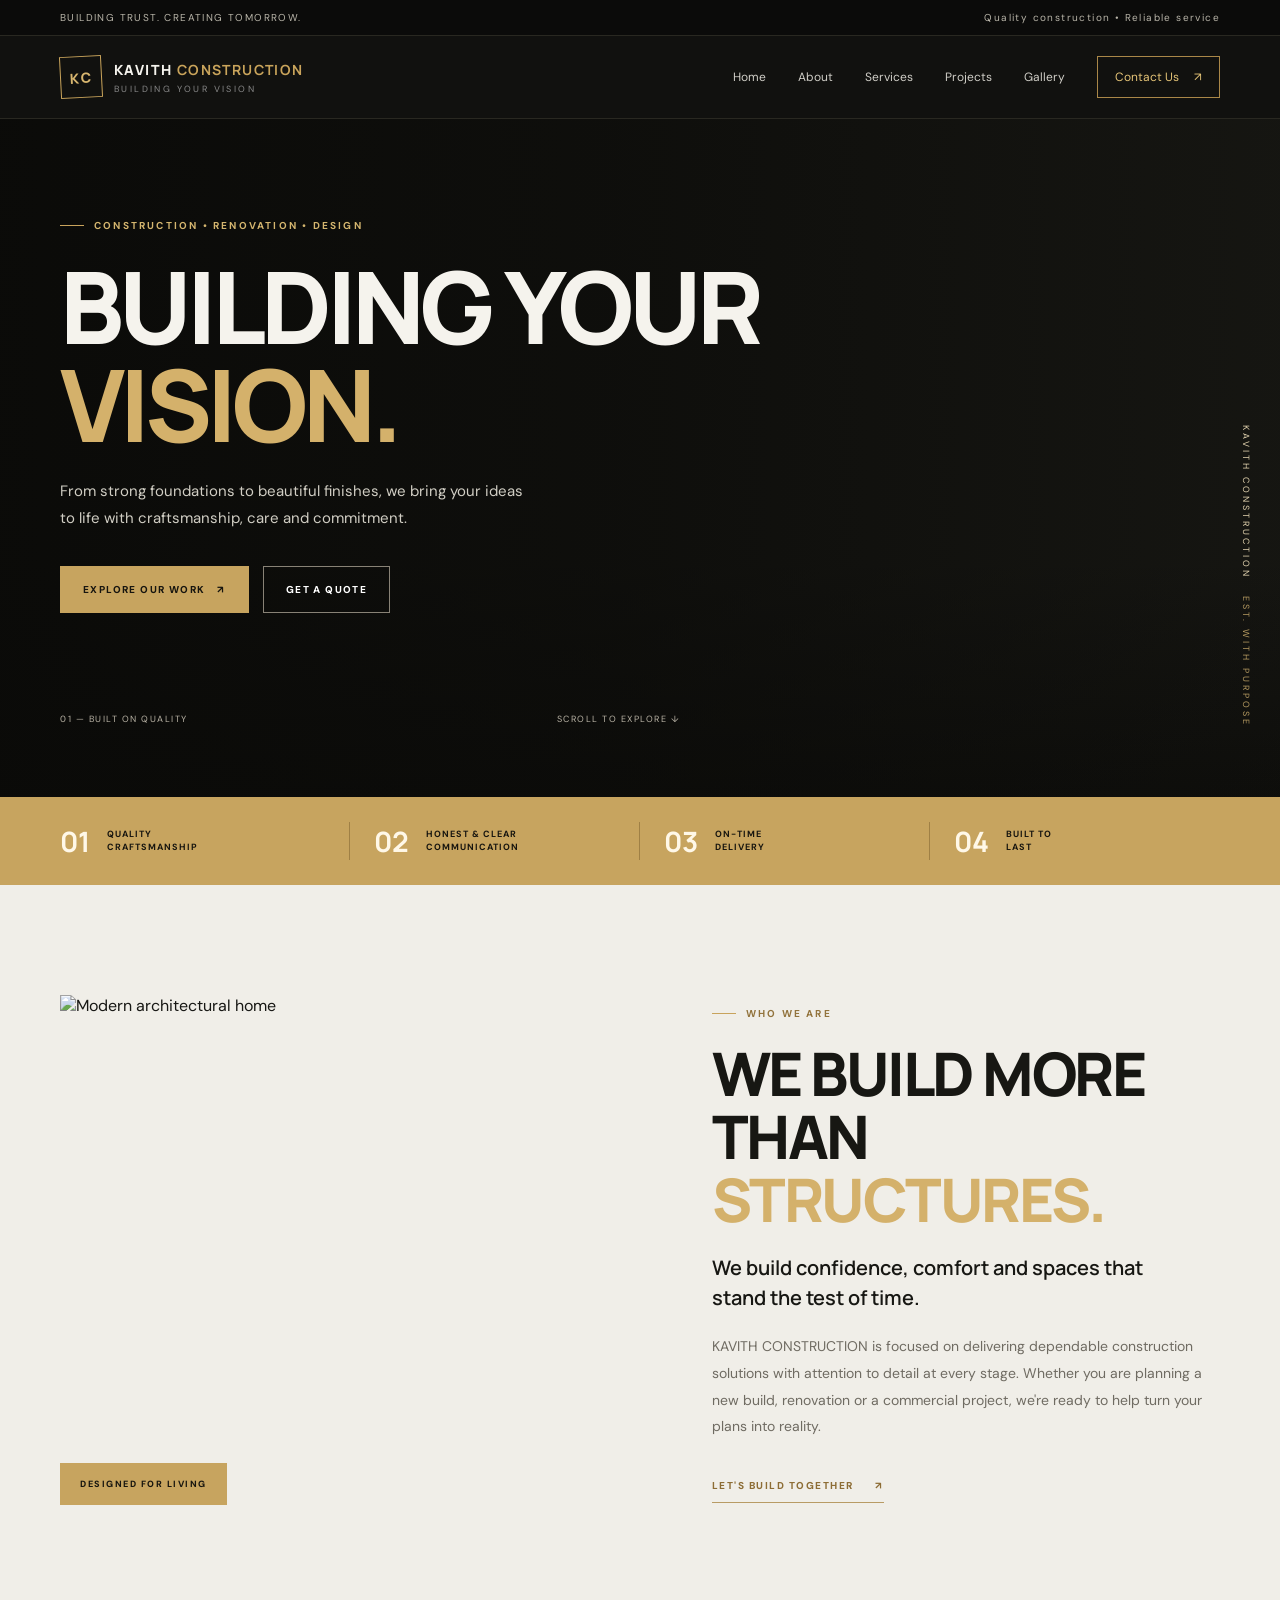
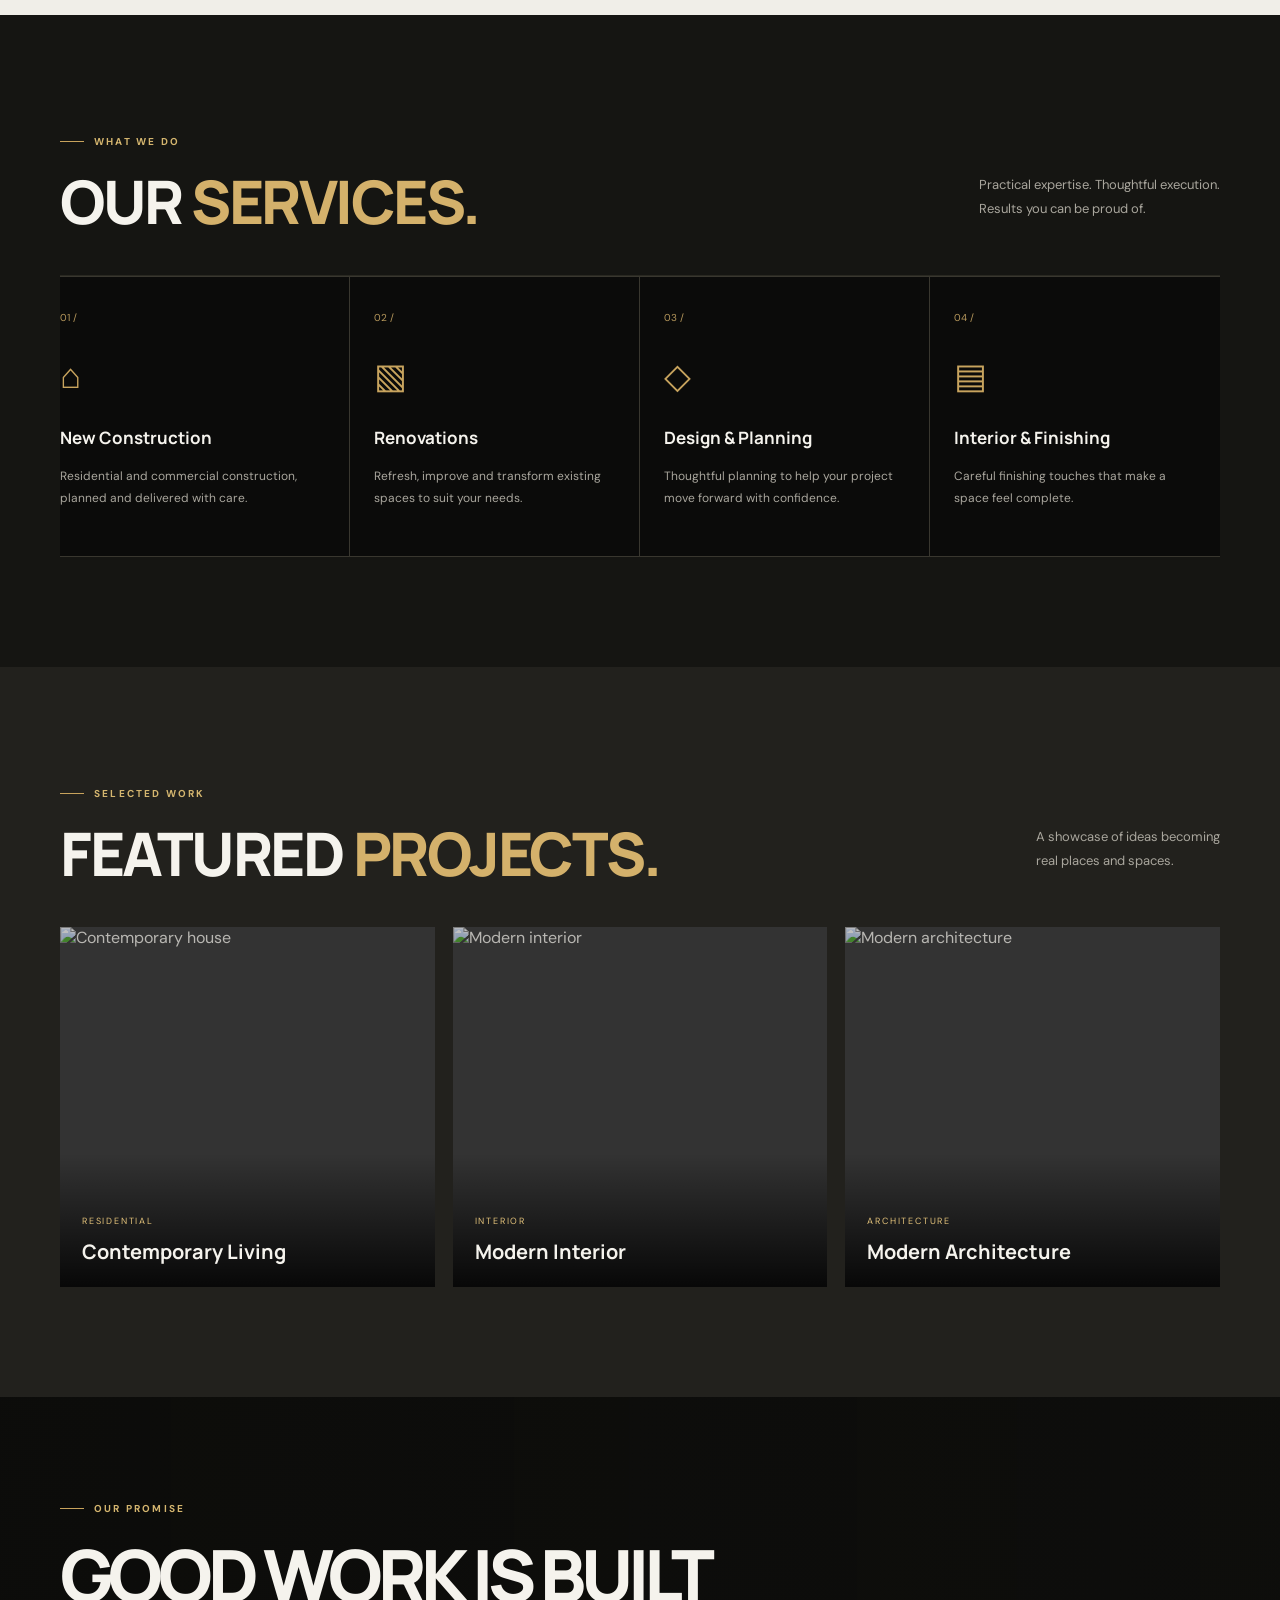
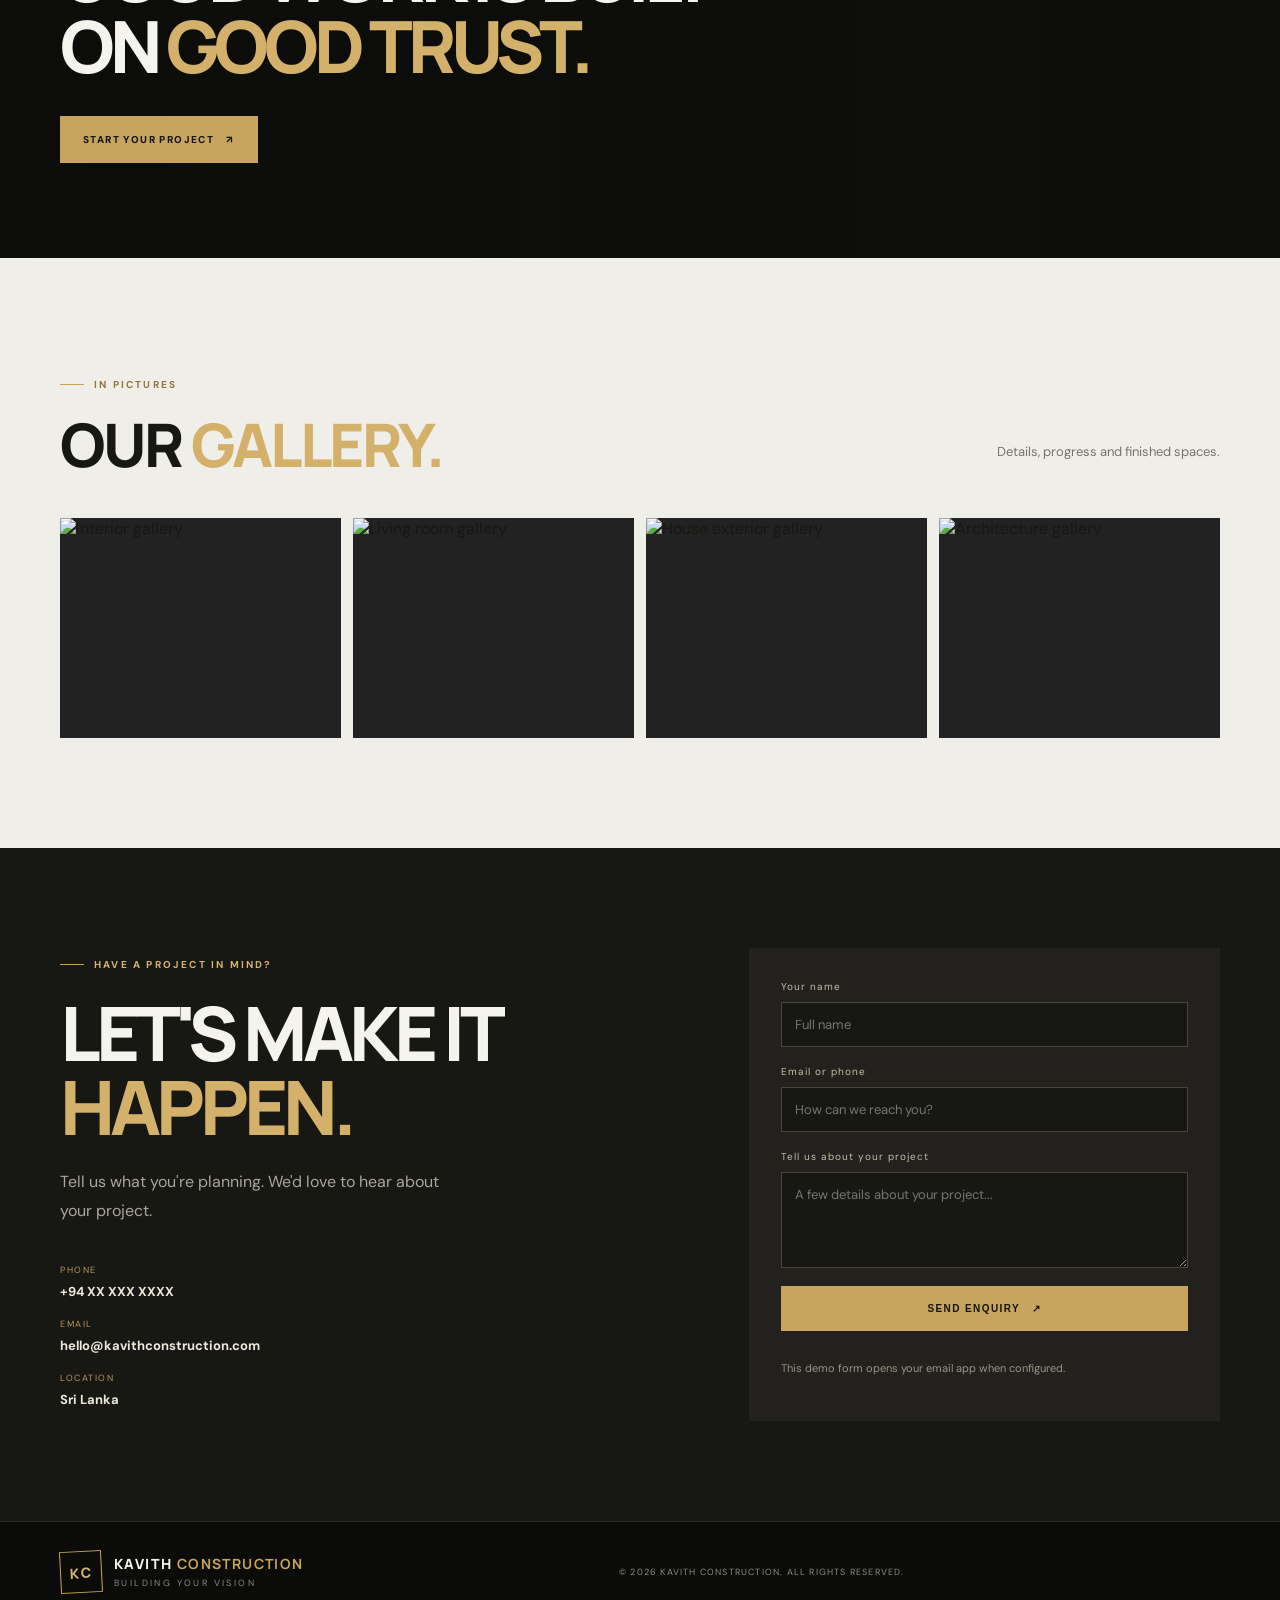
==== commit bbd264c4: "Update index.html" ====
--- a/index.html
+++ b/index.html
@@ -31,7 +31,7 @@
       <div class="about-image"><img src="https://images.unsplash.com/photo-1600607687939-ce8a6c25118c?auto=format&fit=crop&w=1100&q=85" alt="Modern architectural home"><span class="image-tag">DESIGNED FOR LIVING</span></div>
       <div class="about-copy"><p class="eyebrow dark"><i></i> WHO WE ARE</p><h2>WE BUILD MORE<br>THAN <em>STRUCTURES.</em></h2><p class="lead">We build confidence, comfort and spaces that stand the test of time.</p><p>KAVITH CONSTRUCTION is focused on delivering dependable construction solutions with attention to detail at every stage. Whether you are planning a new build, renovation or a commercial project, we're ready to help turn your plans into reality.</p><a class="text-link" href="#contact">LET'S BUILD TOGETHER <span>↗</span></a></div>
     </div></section>
-    <section class="section services" id="services"><div class="wrap"><div class="section-head"><div><p class="eyebrow"><i></i> WHAT WE DO</p><h2>OUR <em>SERVICES.</em></h2></div><p>Practical expertise. Thoughtful execution.<br>Results you can be proud of.</p></div>
+    <section class="section services" id="services"><div class="wrap"><div class="section-head"><div><p class="eyebrow"><i></i> WHAT WE DO</p><h2>OUR <em>SERVICES.</em></h2></div><p>Practical expertise. Thoughtful execution.<br>Results you can be proud of.</p></div><footer>
       <div class="service-grid" id="servicesGrid">
         <article class="service-card"><span>01 /</span><div class="service-icon">⌂</div><h3>New Construction</h3><p>Residential and commercial construction, planned and delivered with care.</p></article>
         <article class="service-card"><span>02 /</span><div class="service-icon">▧</div><h3>Renovations</h3><p>Refresh, improve and transform existing spaces to suit your needs.</p></article>
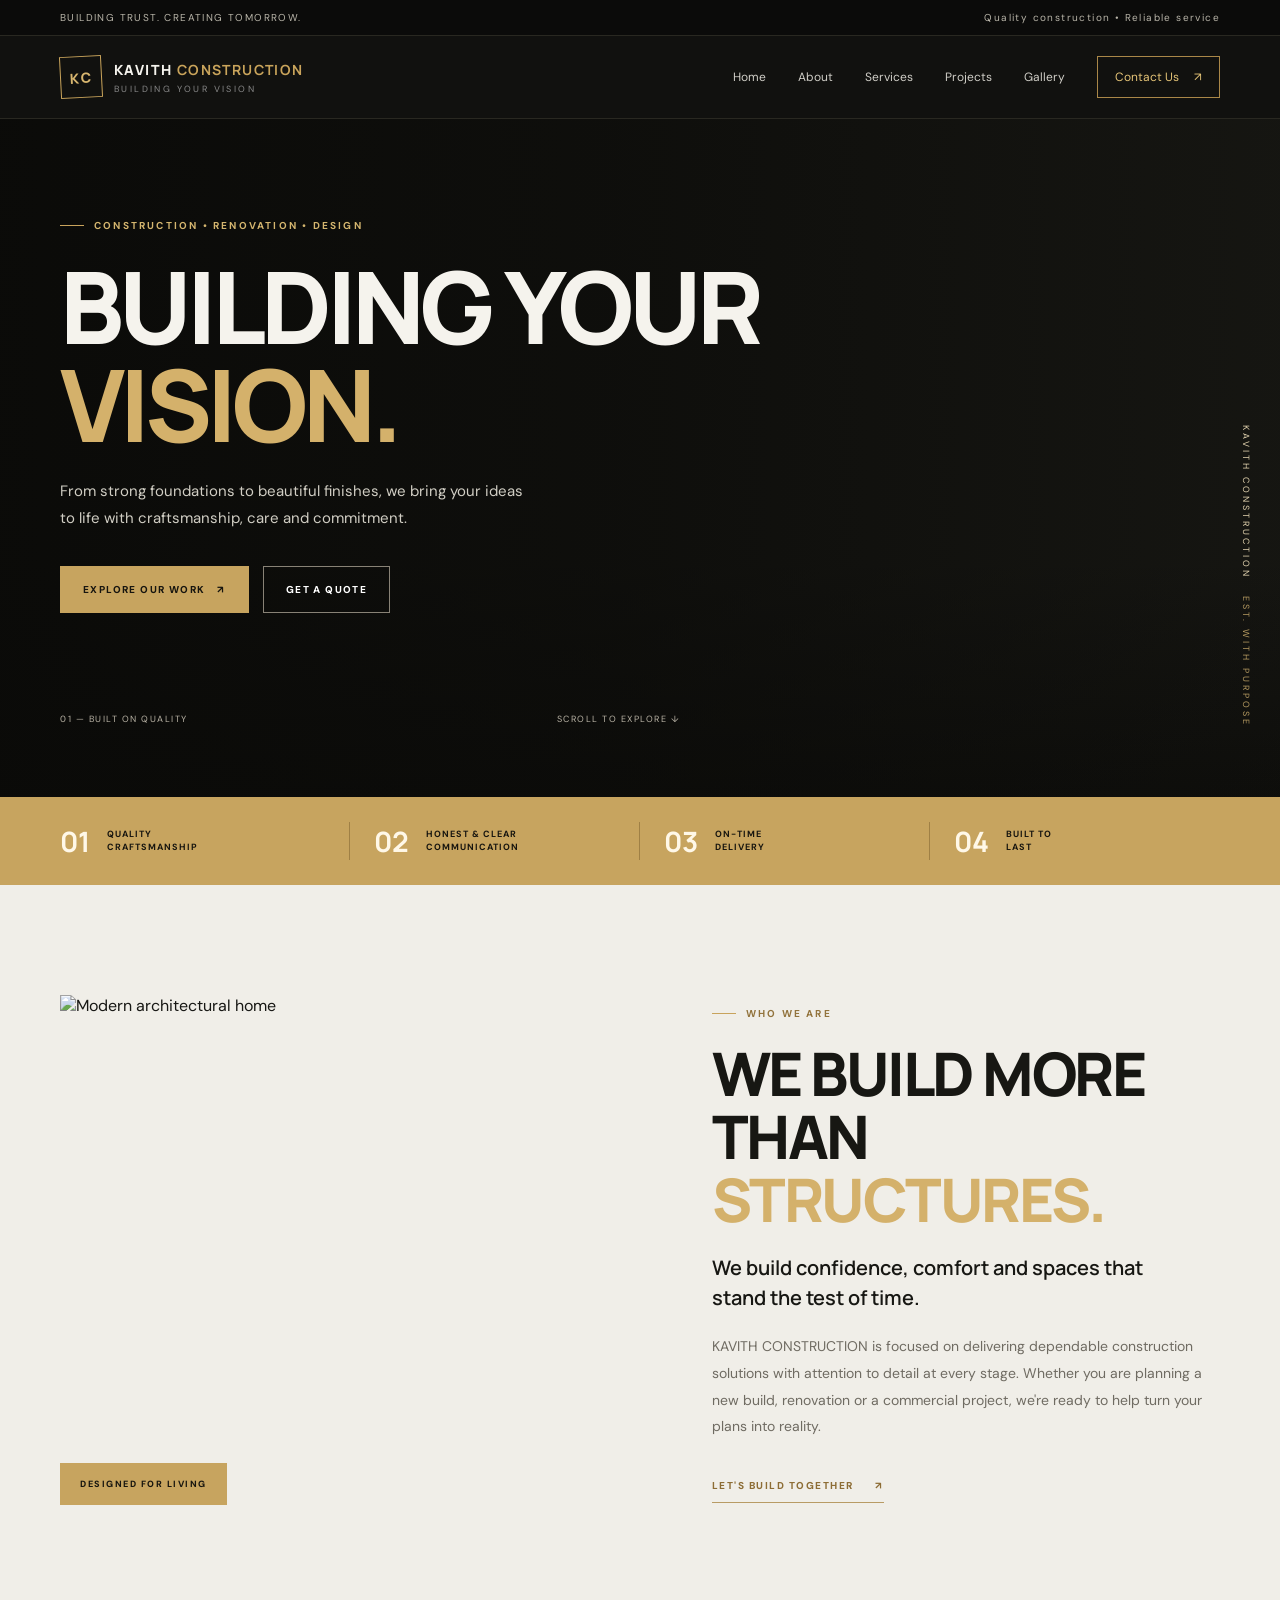
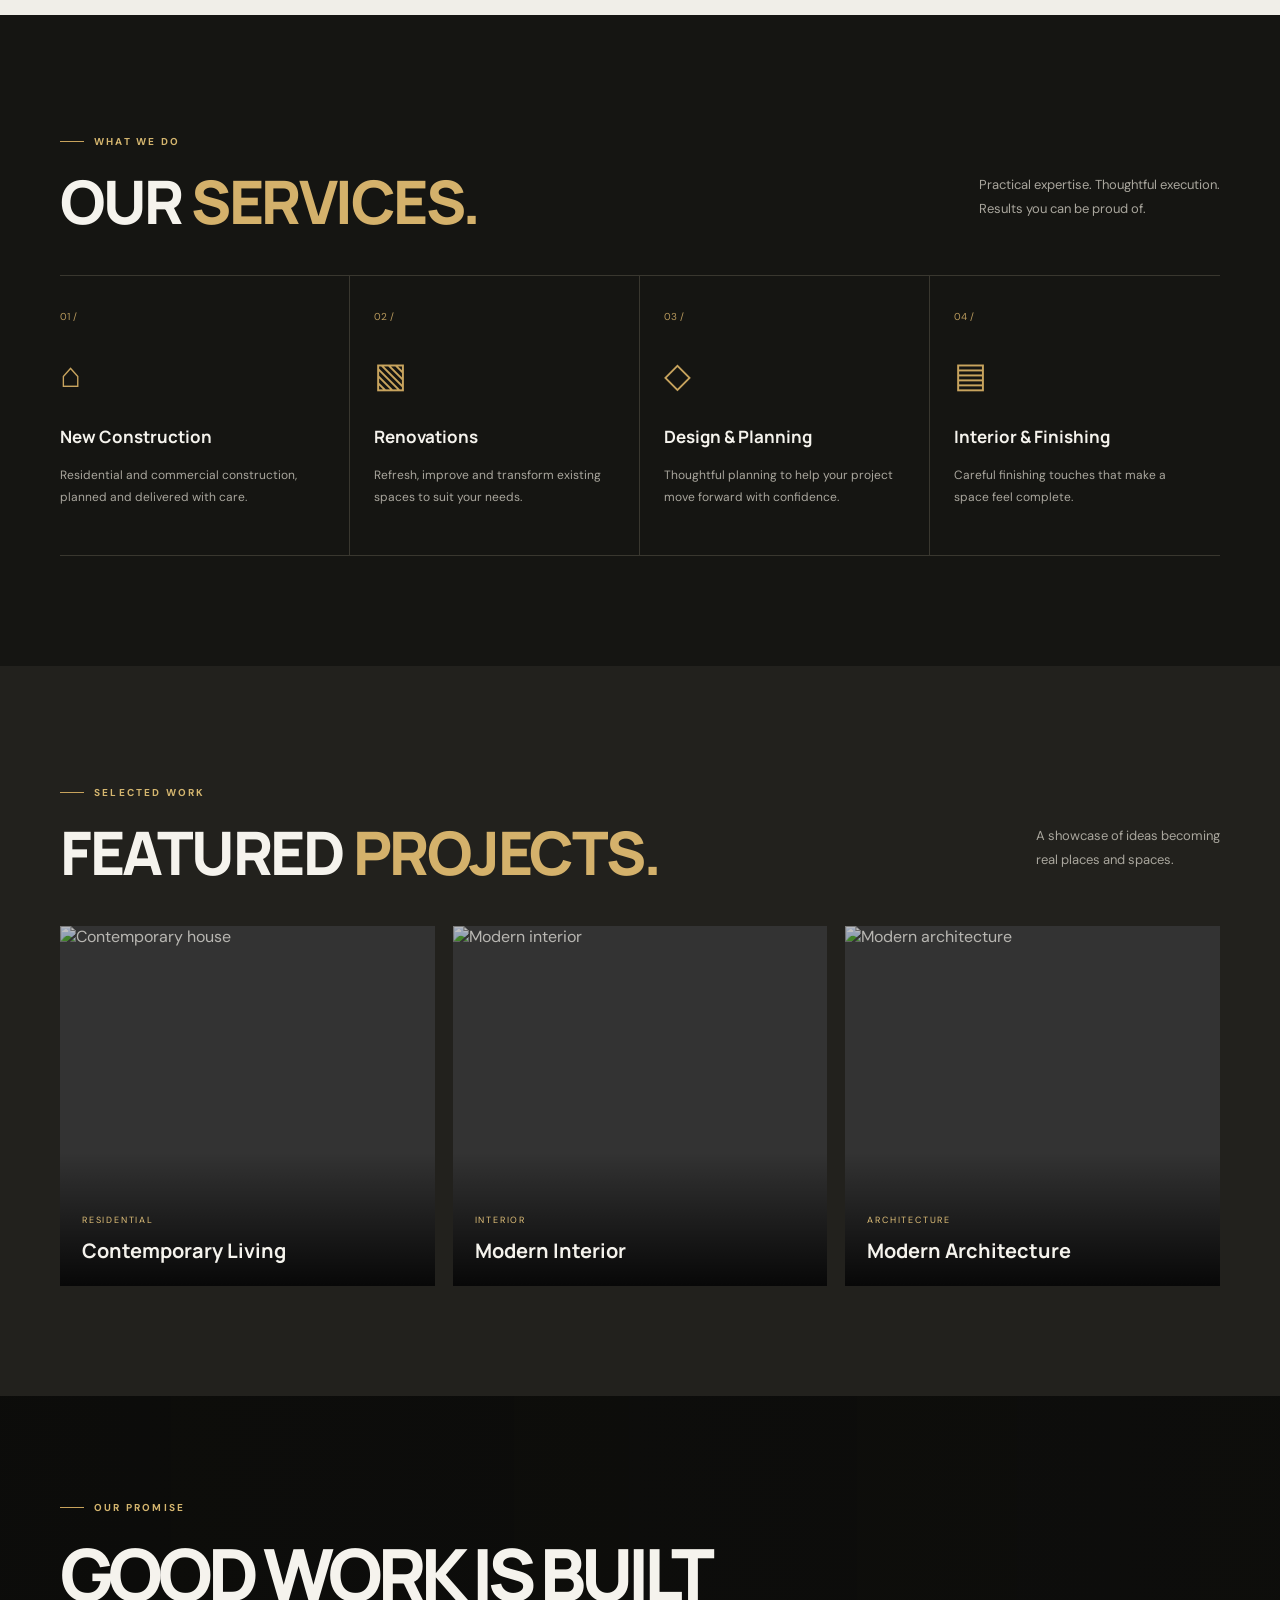
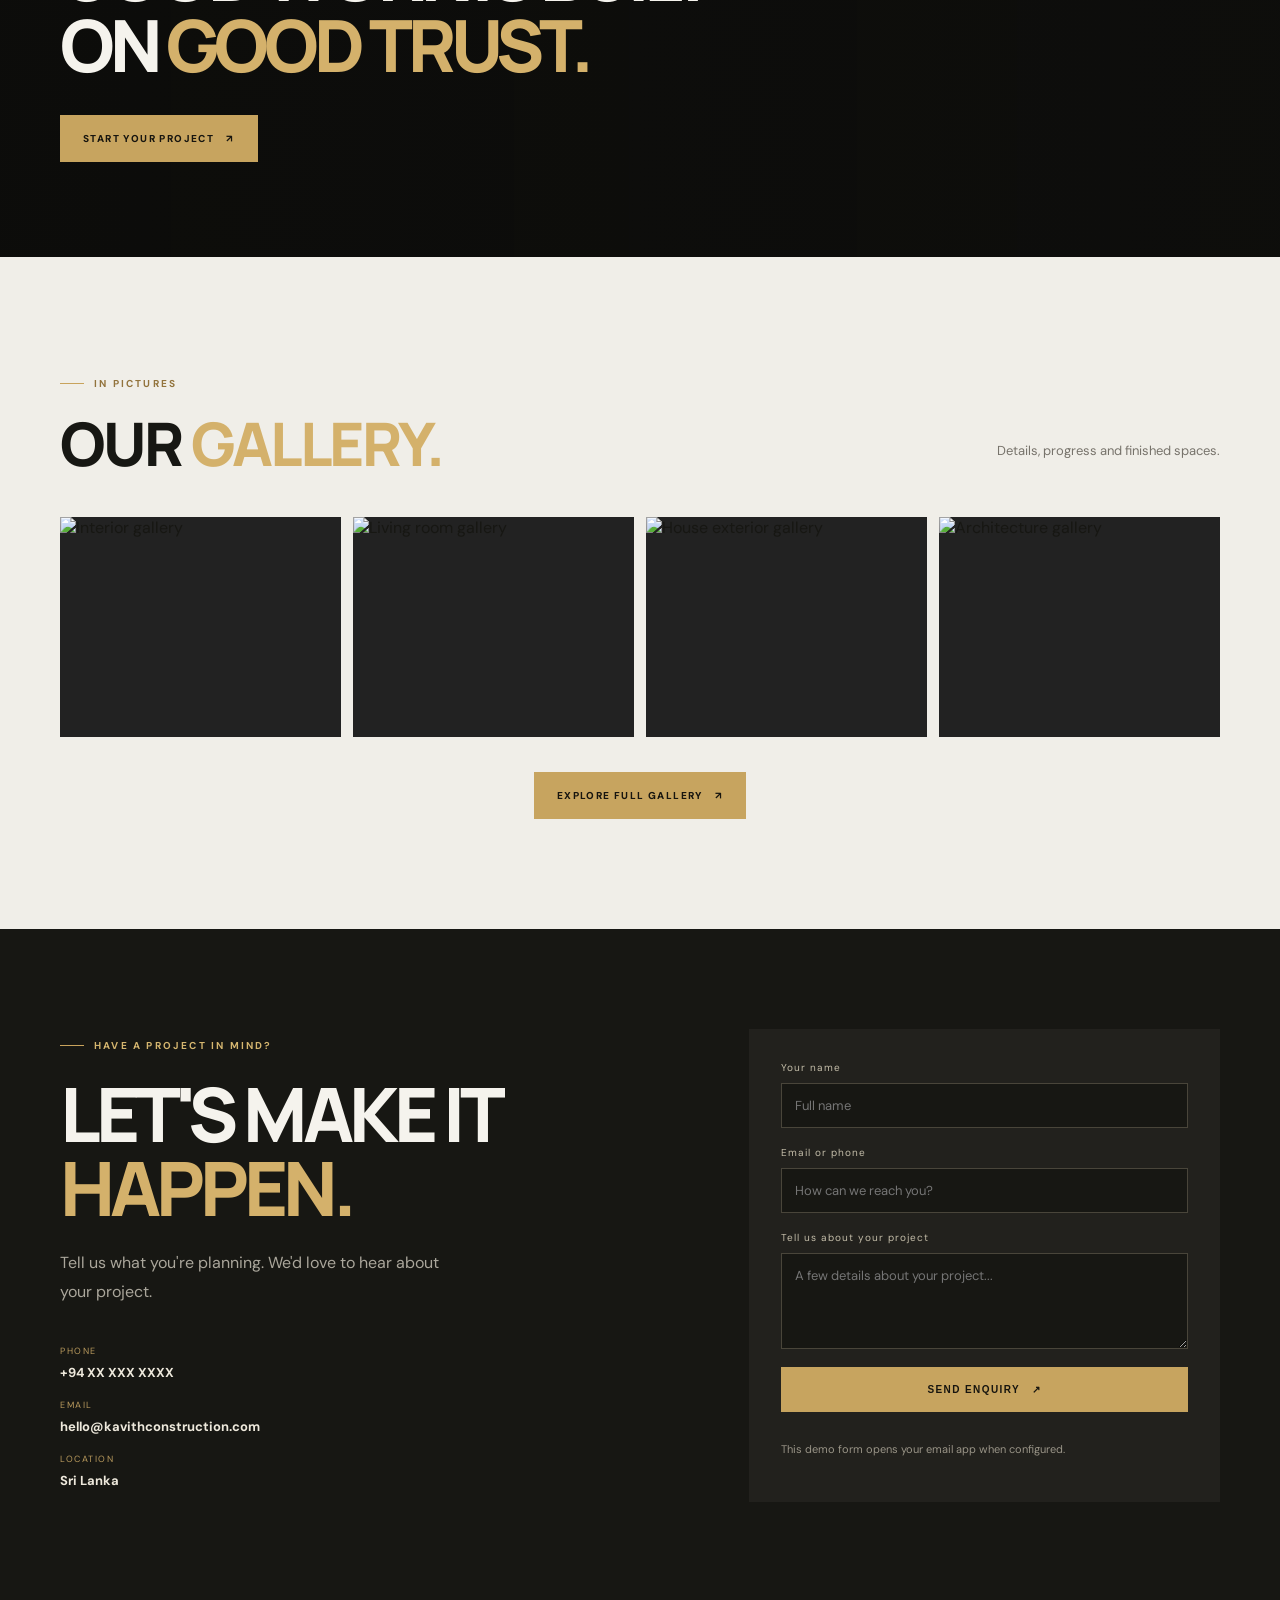
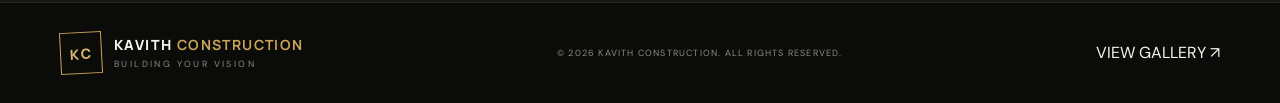
==== commit bb5a67d2: "Update index.html" ====
--- a/index.html
+++ b/index.html
@@ -1,60 +1,304 @@
+
 <!doctype html>
 <html lang="en">
 <head>
-  <meta charset="utf-8"><meta name="viewport" content="width=device-width,initial-scale=1">
+  <meta charset="utf-8">
+  <meta name="viewport" content="width=device-width,initial-scale=1">
   <meta name="description" content="KAVITH CONSTRUCTION — building with quality, precision and trust.">
   <title>KAVITH CONSTRUCTION | Building Your Vision</title>
+
   <link rel="preconnect" href="https://fonts.googleapis.com">
   <link href="https://fonts.googleapis.com/css2?family=DM+Sans:wght@400;500;600;700&family=Manrope:wght@400;500;600;700;800&display=swap" rel="stylesheet">
   <link rel="stylesheet" href="assets/style.css">
 </head>
+
 <body>
-  <div class="topbar"><div class="wrap topbar-inner"><span>BUILDING TRUST. CREATING TOMORROW.</span><span>Quality construction • Reliable service</span></div></div>
-  <header class="header"><div class="wrap nav">
-    <a class="brand" href="#"><span class="brand-mark">KC</span><span>KAVITH <b>CONSTRUCTION</b><small>BUILDING YOUR VISION</small></span></a>
-    <button class="menu-toggle" aria-label="Open menu" id="menuToggle">☰</button>
-    <nav id="mainNav"><a href="#home">Home</a><a href="#about">About</a><a href="#services">Services</a><a href="#projects">Projects</a><a href="#gallery">Gallery</a><a href="#contact" class="nav-cta">Contact Us <span>↗</span></a></nav>
-  </div></header>
+
+  <div class="topbar">
+    <div class="wrap topbar-inner">
+      <span>BUILDING TRUST. CREATING TOMORROW.</span>
+      <span>Quality construction • Reliable service</span>
+    </div>
+  </div>
+
+  <header class="header">
+    <div class="wrap nav">
+
+      <a class="brand" href="index.html">
+        <span class="brand-mark">KC</span>
+        <span>KAVITH <b>CONSTRUCTION</b><small>BUILDING YOUR VISION</small></span>
+      </a>
+
+      <button class="menu-toggle" aria-label="Open menu" id="menuToggle">☰</button>
+
+      <nav id="mainNav">
+        <a href="#home">Home</a>
+        <a href="#about">About</a>
+        <a href="#services">Services</a>
+        <a href="#projects">Projects</a>
+        <a href="gallery.html">Gallery</a>
+        <a href="#contact" class="nav-cta">Contact Us <span>↗</span></a>
+      </nav>
+
+    </div>
+  </header>
+
   <main>
+
+    <!-- HERO -->
     <section class="hero" id="home">
-      <div class="hero-shade"></div><div class="wrap hero-content">
+      <div class="hero-shade"></div>
+
+      <div class="wrap hero-content">
         <p class="eyebrow"><i></i> CONSTRUCTION • RENOVATION • DESIGN</p>
+
         <h1>BUILDING YOUR<br><em>VISION.</em></h1>
-        <p class="hero-copy">From strong foundations to beautiful finishes, we bring your ideas to life with craftsmanship, care and commitment.</p>
-        <div class="hero-actions"><a class="btn gold" href="#projects">EXPLORE OUR WORK <span>↗</span></a><a class="btn outline" href="#contact">GET A QUOTE</a></div>
-        <div class="hero-foot"><span>01 — BUILT ON QUALITY</span><span>SCROLL TO EXPLORE ↓</span></div>
-      </div>
-      <div class="hero-side">KAVITH CONSTRUCTION <span>EST. WITH PURPOSE</span></div>
-    </section>
-    <section class="trust-strip"><div class="wrap trust-grid"><div><strong>01</strong><span>QUALITY<br>CRAFTSMANSHIP</span></div><div><strong>02</strong><span>HONEST & CLEAR<br>COMMUNICATION</span></div><div><strong>03</strong><span>ON-TIME<br>DELIVERY</span></div><div><strong>04</strong><span>BUILT TO<br>LAST</span></div></div></section>
-    <section class="section about" id="about"><div class="wrap split">
-      <div class="about-image"><img src="https://images.unsplash.com/photo-1600607687939-ce8a6c25118c?auto=format&fit=crop&w=1100&q=85" alt="Modern architectural home"><span class="image-tag">DESIGNED FOR LIVING</span></div>
-      <div class="about-copy"><p class="eyebrow dark"><i></i> WHO WE ARE</p><h2>WE BUILD MORE<br>THAN <em>STRUCTURES.</em></h2><p class="lead">We build confidence, comfort and spaces that stand the test of time.</p><p>KAVITH CONSTRUCTION is focused on delivering dependable construction solutions with attention to detail at every stage. Whether you are planning a new build, renovation or a commercial project, we're ready to help turn your plans into reality.</p><a class="text-link" href="#contact">LET'S BUILD TOGETHER <span>↗</span></a></div>
-    </div></section>
-    <section class="section services" id="services"><div class="wrap"><div class="section-head"><div><p class="eyebrow"><i></i> WHAT WE DO</p><h2>OUR <em>SERVICES.</em></h2></div><p>Practical expertise. Thoughtful execution.<br>Results you can be proud of.</p></div><footer>
-      <div class="service-grid" id="servicesGrid">
-        <article class="service-card"><span>01 /</span><div class="service-icon">⌂</div><h3>New Construction</h3><p>Residential and commercial construction, planned and delivered with care.</p></article>
-        <article class="service-card"><span>02 /</span><div class="service-icon">▧</div><h3>Renovations</h3><p>Refresh, improve and transform existing spaces to suit your needs.</p></article>
-        <article class="service-card"><span>03 /</span><div class="service-icon">◇</div><h3>Design & Planning</h3><p>Thoughtful planning to help your project move forward with confidence.</p></article>
-        <article class="service-card"><span>04 /</span><div class="service-icon">▤</div><h3>Interior & Finishing</h3><p>Careful finishing touches that make a space feel complete.</p></article>
-      </div>
-    </div></section>
-    <section class="section projects" id="projects"><div class="wrap"><div class="section-head"><div><p class="eyebrow"><i></i> SELECTED WORK</p><h2>FEATURED <em>PROJECTS.</em></h2></div><p>A showcase of ideas becoming<br>real places and spaces.</p></div><div class="project-grid" id="projectGrid">
-      <article class="project-card"><img src="https://images.unsplash.com/photo-1600585154340-be6161a56a0c?auto=format&fit=crop&w=1000&q=85" alt="Contemporary house"><div><span>RESIDENTIAL</span><h3>Contemporary Living</h3></div></article>
-      <article class="project-card"><img src="https://images.unsplash.com/photo-1600607687920-4e2a09cf159d?auto=format&fit=crop&w=1000&q=85" alt="Modern interior"><div><span>INTERIOR</span><h3>Modern Interior</h3></div></article>
-      <article class="project-card"><img src="https://images.unsplash.com/photo-1487958449943-2429e8be8625?auto=format&fit=crop&w=1000&q=85" alt="Modern architecture"><div><span>ARCHITECTURE</span><h3>Modern Architecture</h3></div></article>
-    </div></div></section>
-    <section class="statement"><div class="wrap statement-inner"><p class="eyebrow"><i></i> OUR PROMISE</p><h2>GOOD WORK IS BUILT<br>ON <em>GOOD TRUST.</em></h2><a class="btn gold" href="#contact">START YOUR PROJECT <span>↗</span></a></div></section>
-    <section class="section gallery" id="gallery"><div class="wrap"><div class="section-head"><div><p class="eyebrow dark"><i></i> IN PICTURES</p><h2>OUR <em>GALLERY.</em></h2></div><p>Details, progress and finished spaces.</p></div><div class="gallery-grid" id="galleryGrid">
-      <img src="https://images.unsplash.com/photo-1600566753086-00f18fb6b3ea?auto=format&fit=crop&w=800&q=85" alt="Interior gallery">
-      <img src="https://images.unsplash.com/photo-1600607687644-c7171b42498f?auto=format&fit=crop&w=800&q=85" alt="Living room gallery">
-      <img src="https://images.unsplash.com/photo-1600585154526-990dced4db0d?auto=format&fit=crop&w=800&q=85" alt="House exterior gallery">
-      <img src="https://images.unsplash.com/photo-1600607687939-ce8a6c25118c?auto=format&fit=crop&w=800&q=85" alt="Architecture gallery">
-    </div></div></section>
-    <section class="contact" id="contact"><div class="wrap contact-grid"><div><p class="eyebrow"><i></i> HAVE A PROJECT IN MIND?</p><h2>LET'S MAKE IT<br><em>HAPPEN.</em></h2><p>Tell us what you're planning. We'd love to hear about your project.</p><div class="contact-lines"><span>PHONE <b id="phoneText">+94 XX XXX XXXX</b></span><span>EMAIL <b id="emailText">hello@kavithconstruction.com</b></span><span>LOCATION <b id="locationText">Sri Lanka</b></span></div></div>
-      <form class="contact-form" id="contactForm"><label>Your name<input required name="name" placeholder="Full name"></label><label>Email or phone<input required name="contact" placeholder="How can we reach you?"></label><label>Tell us about your project<textarea required name="message" rows="4" placeholder="A few details about your project..."></textarea></label><button class="btn gold" type="submit">SEND ENQUIRY <span>↗</span></button><p class="form-note" id="formNote">This demo form opens your email app when configured.</p></form>
-    </div></section>
+
+        <p class="hero-copy">
+          From strong foundations to beautiful finishes, we bring your ideas to life with craftsmanship, care and commitment.
+        </p>
+
+        <div class="hero-actions">
+          <a class="btn gold" href="#projects">EXPLORE OUR WORK <span>↗</span></a>
+          <a class="btn outline" href="#contact">GET A QUOTE</a>
+        </div>
+
+        <div class="hero-foot">
+          <span>01 — BUILT ON QUALITY</span>
+          <span>SCROLL TO EXPLORE ↓</span>
+        </div>
+      </div>
+
+      <div class="hero-side">
+        KAVITH CONSTRUCTION
+        <span>EST. WITH PURPOSE</span>
+      </div>
+    </section>
+
+    <!-- TRUST -->
+    <section class="trust-strip">
+      <div class="wrap trust-grid">
+        <div><strong>01</strong><span>QUALITY<br>CRAFTSMANSHIP</span></div>
+        <div><strong>02</strong><span>HONEST & CLEAR<br>COMMUNICATION</span></div>
+        <div><strong>03</strong><span>ON-TIME<br>DELIVERY</span></div>
+        <div><strong>04</strong><span>BUILT TO<br>LAST</span></div>
+      </div>
+    </section>
+
+    <!-- ABOUT -->
+    <section class="section about" id="about">
+      <div class="wrap split">
+
+        <div class="about-image">
+          <img src="https://images.unsplash.com/photo-1600607687939-ce8a6c25118c?auto=format&fit=crop&w=1100&q=85" alt="Modern architectural home">
+          <span class="image-tag">DESIGNED FOR LIVING</span>
+        </div>
+
+        <div class="about-copy">
+          <p class="eyebrow dark"><i></i> WHO WE ARE</p>
+
+          <h2>WE BUILD MORE<br>THAN <em>STRUCTURES.</em></h2>
+
+          <p class="lead">
+            We build confidence, comfort and spaces that stand the test of time.
+          </p>
+
+          <p>
+            KAVITH CONSTRUCTION is focused on delivering dependable construction solutions with attention to detail at every stage. Whether you are planning a new build, renovation or a commercial project, we're ready to help turn your plans into reality.
+          </p>
+
+          <a class="text-link" href="#contact">LET'S BUILD TOGETHER <span>↗</span></a>
+        </div>
+
+      </div>
+    </section>
+
+    <!-- SERVICES -->
+    <section class="section services" id="services">
+      <div class="wrap">
+
+        <div class="section-head">
+          <div>
+            <p class="eyebrow"><i></i> WHAT WE DO</p>
+            <h2>OUR <em>SERVICES.</em></h2>
+          </div>
+          <p>Practical expertise. Thoughtful execution.<br>Results you can be proud of.</p>
+        </div>
+
+        <div class="service-grid" id="servicesGrid">
+
+          <article class="service-card">
+            <span>01 /</span>
+            <div class="service-icon">⌂</div>
+            <h3>New Construction</h3>
+            <p>Residential and commercial construction, planned and delivered with care.</p>
+          </article>
+
+          <article class="service-card">
+            <span>02 /</span>
+            <div class="service-icon">▧</div>
+            <h3>Renovations</h3>
+            <p>Refresh, improve and transform existing spaces to suit your needs.</p>
+          </article>
+
+          <article class="service-card">
+            <span>03 /</span>
+            <div class="service-icon">◇</div>
+            <h3>Design & Planning</h3>
+            <p>Thoughtful planning to help your project move forward with confidence.</p>
+          </article>
+
+          <article class="service-card">
+            <span>04 /</span>
+            <div class="service-icon">▤</div>
+            <h3>Interior & Finishing</h3>
+            <p>Careful finishing touches that make a space feel complete.</p>
+          </article>
+
+        </div>
+      </div>
+    </section>
+
+    <!-- PROJECTS -->
+    <section class="section projects" id="projects">
+      <div class="wrap">
+
+        <div class="section-head">
+          <div>
+            <p class="eyebrow"><i></i> SELECTED WORK</p>
+            <h2>FEATURED <em>PROJECTS.</em></h2>
+          </div>
+          <p>A showcase of ideas becoming<br>real places and spaces.</p>
+        </div>
+
+        <div class="project-grid" id="projectGrid">
+
+          <article class="project-card">
+            <img src="https://images.unsplash.com/photo-1600585154340-be6161a56a0c?auto=format&fit=crop&w=1000&q=85" alt="Contemporary house">
+            <div><span>RESIDENTIAL</span><h3>Contemporary Living</h3></div>
+          </article>
+
+          <article class="project-card">
+            <img src="https://images.unsplash.com/photo-1600607687920-4e2a09cf159d?auto=format&fit=crop&w=1000&q=85" alt="Modern interior">
+            <div><span>INTERIOR</span><h3>Modern Interior</h3></div>
+          </article>
+
+          <article class="project-card">
+            <img src="https://images.unsplash.com/photo-1487958449943-2429e8be8625?auto=format&fit=crop&w=1000&q=85" alt="Modern architecture">
+            <div><span>ARCHITECTURE</span><h3>Modern Architecture</h3></div>
+          </article>
+
+        </div>
+      </div>
+    </section>
+
+    <!-- STATEMENT -->
+    <section class="statement">
+      <div class="wrap statement-inner">
+        <p class="eyebrow"><i></i> OUR PROMISE</p>
+        <h2>GOOD WORK IS BUILT<br>ON <em>GOOD TRUST.</em></h2>
+        <a class="btn gold" href="#contact">START YOUR PROJECT <span>↗</span></a>
+      </div>
+    </section>
+
+    <!-- GALLERY PREVIEW -->
+    <section class="section gallery" id="gallery">
+      <div class="wrap">
+
+        <div class="section-head">
+          <div>
+            <p class="eyebrow dark"><i></i> IN PICTURES</p>
+            <h2>OUR <em>GALLERY.</em></h2>
+          </div>
+          <p>Details, progress and finished spaces.</p>
+        </div>
+
+        <div class="gallery-grid" id="galleryGrid">
+
+          <img src="https://images.unsplash.com/photo-1600566753086-00f18fb6b3ea?auto=format&fit=crop&w=800&q=85" alt="Interior gallery">
+
+          <img src="https://images.unsplash.com/photo-1600607687644-c7171b42498f?auto=format&fit=crop&w=800&q=85" alt="Living room gallery">
+
+          <img src="https://images.unsplash.com/photo-1600585154526-990dced4db0d?auto=format&fit=crop&w=800&q=85" alt="House exterior gallery">
+
+          <img src="https://images.unsplash.com/photo-1600607687939-ce8a6c25118c?auto=format&fit=crop&w=800&q=85" alt="Architecture gallery">
+
+        </div>
+
+        <div style="text-align:center;margin-top:35px">
+          <a class="btn gold" href="gallery.html">
+            EXPLORE FULL GALLERY <span>↗</span>
+          </a>
+        </div>
+
+      </div>
+    </section>
+
+    <!-- CONTACT -->
+    <section class="contact" id="contact">
+      <div class="wrap contact-grid">
+
+        <div>
+          <p class="eyebrow"><i></i> HAVE A PROJECT IN MIND?</p>
+          <h2>LET'S MAKE IT<br><em>HAPPEN.</em></h2>
+
+          <p>Tell us what you're planning. We'd love to hear about your project.</p>
+
+          <div class="contact-lines">
+            <span>PHONE <b id="phoneText">+94 XX XXX XXXX</b></span>
+            <span>EMAIL <b id="emailText">hello@kavithconstruction.com</b></span>
+            <span>LOCATION <b id="locationText">Sri Lanka</b></span>
+          </div>
+        </div>
+
+        <form class="contact-form" id="contactForm">
+
+          <label>
+            Your name
+            <input required name="name" placeholder="Full name">
+          </label>
+
+          <label>
+            Email or phone
+            <input required name="contact" placeholder="How can we reach you?">
+          </label>
+
+          <label>
+            Tell us about your project
+            <textarea required name="message" rows="4" placeholder="A few details about your project..."></textarea>
+          </label>
+
+          <button class="btn gold" type="submit">SEND ENQUIRY <span>↗</span></button>
+
+          <p class="form-note" id="formNote">
+            This demo form opens your email app when configured.
+          </p>
+
+        </form>
+      </div>
+    </section>
+
   </main>
-  <footer><div class="wrap footer-inner"><a class="brand" href="#"><span class="brand-mark">KC</span><span>KAVITH <b>CONSTRUCTION</b><small>BUILDING YOUR VISION</small></span></a><p>© <span id="year"></span> KAVITH CONSTRUCTION. ALL RIGHTS RESERVED.</p><a href= class</div></footer>
-  <script src="https://cdn.jsdelivr.net/npm/@supabase/supabase-js@2"></script><script src="assets/config.js"></script><script src="assets/app.js"></script>
-</body></html>
+
+  <!-- FOOTER -->
+  <footer>
+    <div class="wrap footer-inner">
+
+      <a class="brand" href="index.html">
+        <span class="brand-mark">KC</span>
+        <span>KAVITH <b>CONSTRUCTION</b><small>BUILDING YOUR VISION</small></span>
+      </a>
+
+      <p>© <span id="year"></span> KAVITH CONSTRUCTION. ALL RIGHTS RESERVED.</p>
+
+      <a href="gallery.html">VIEW GALLERY ↗</a>
+
+    </div>
+  </footer>
+
+  <script src="https://cdn.jsdelivr.net/npm/@supabase/supabase-js@2"></script>
+  <script src="assets/config.js"></script>
+  <script src="assets/app.js"></script>
+
+</body>
+</html>
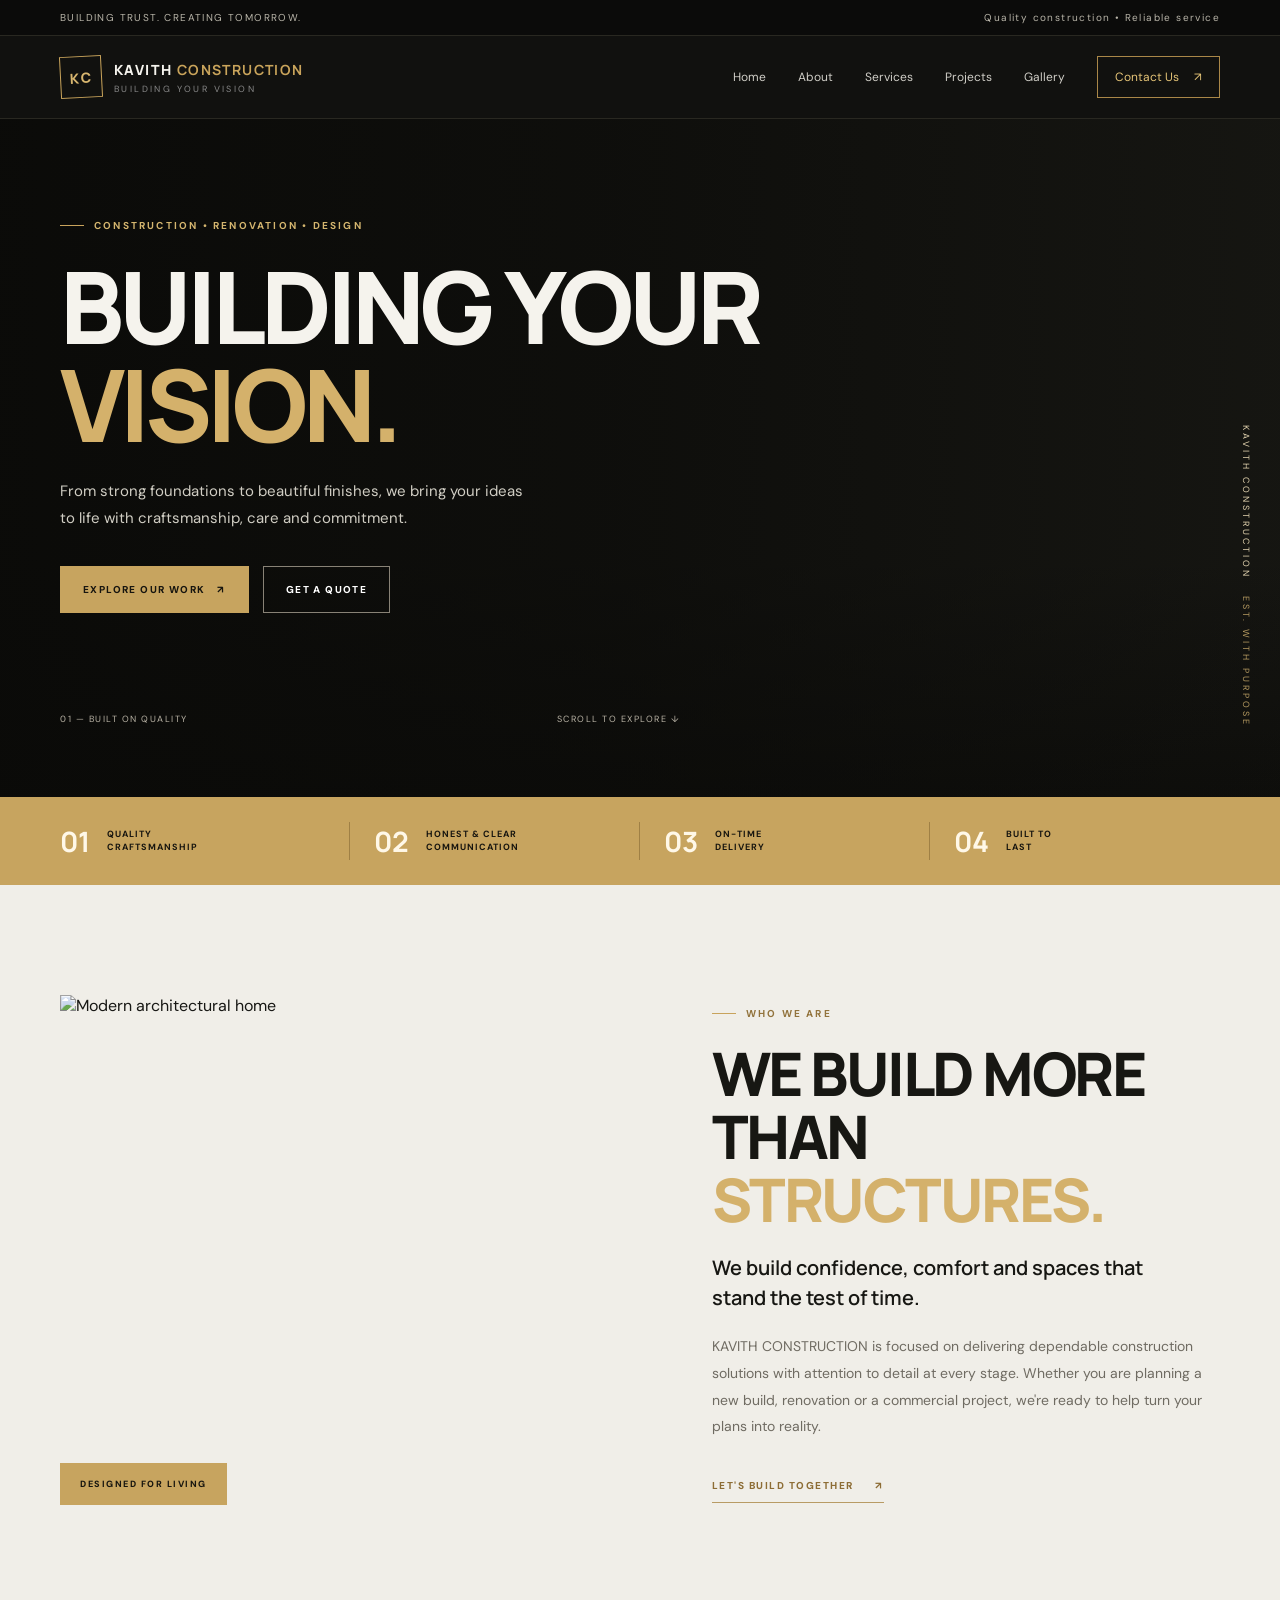
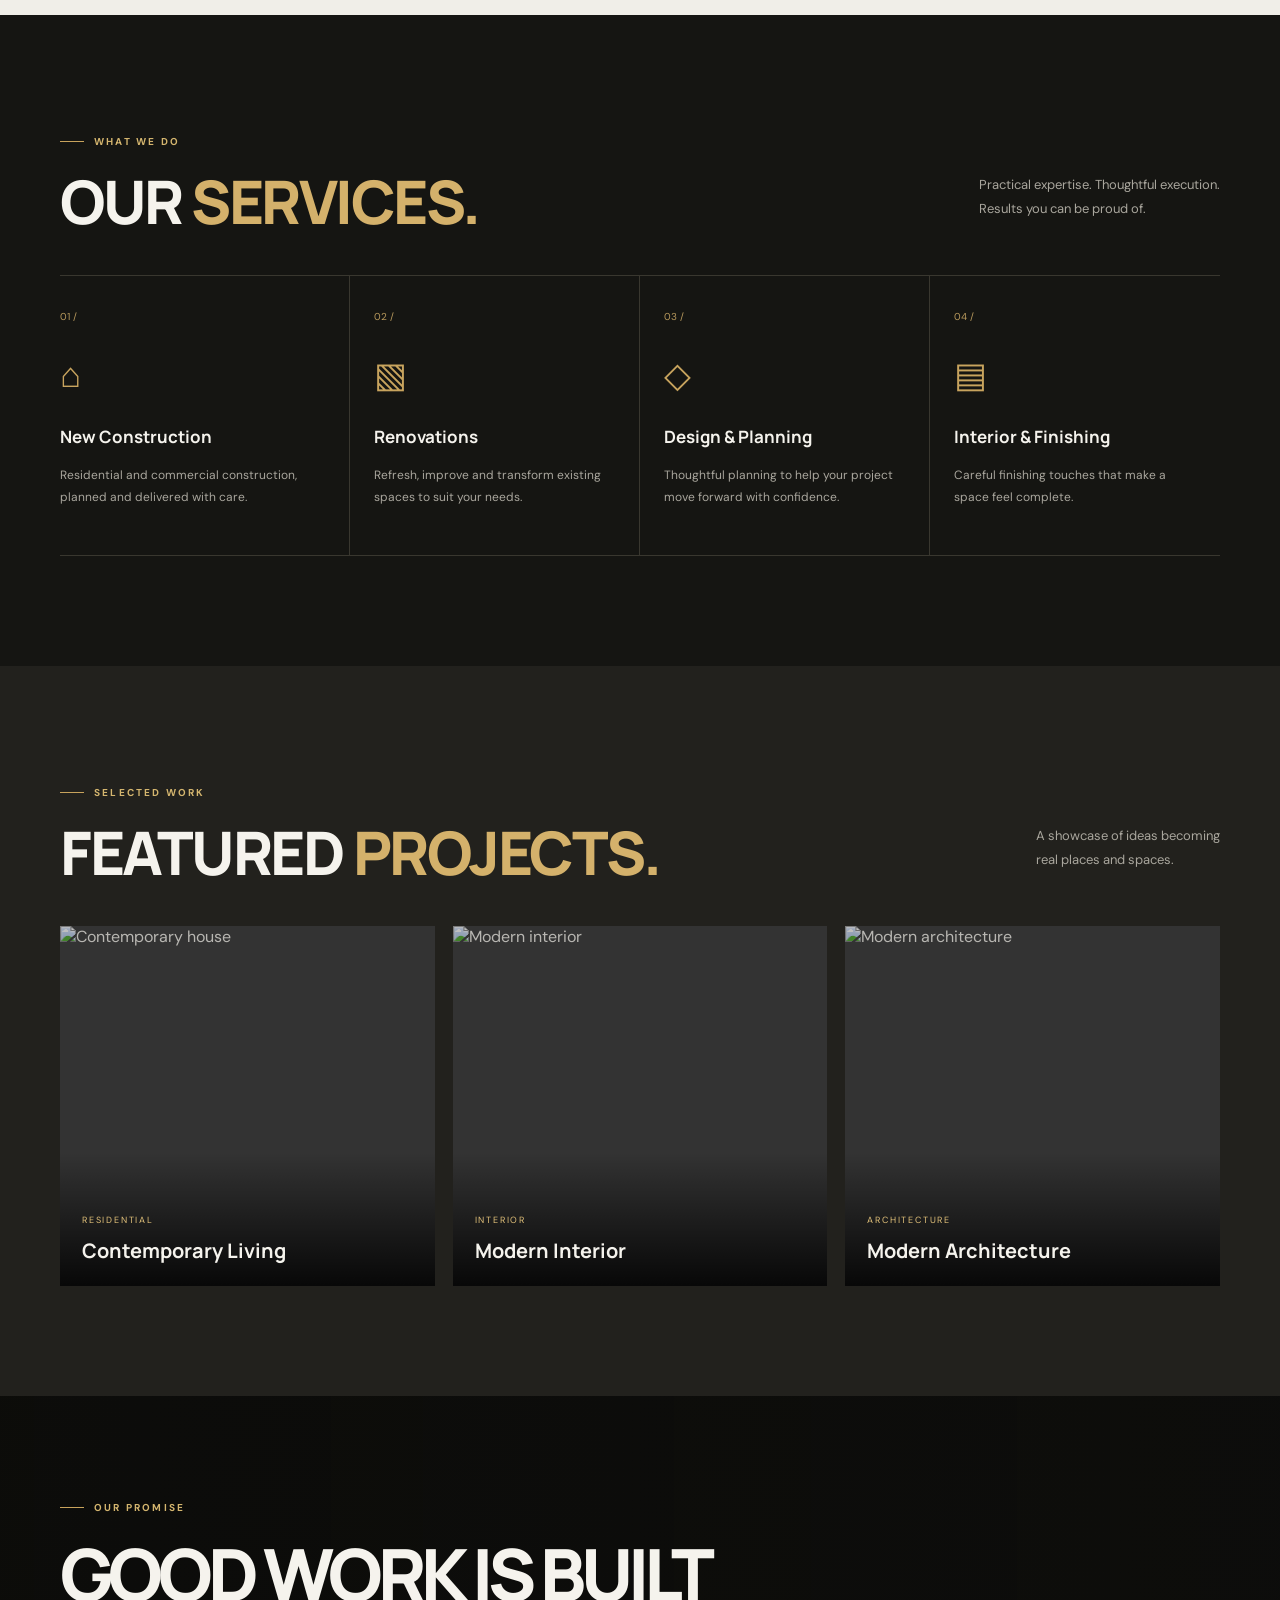
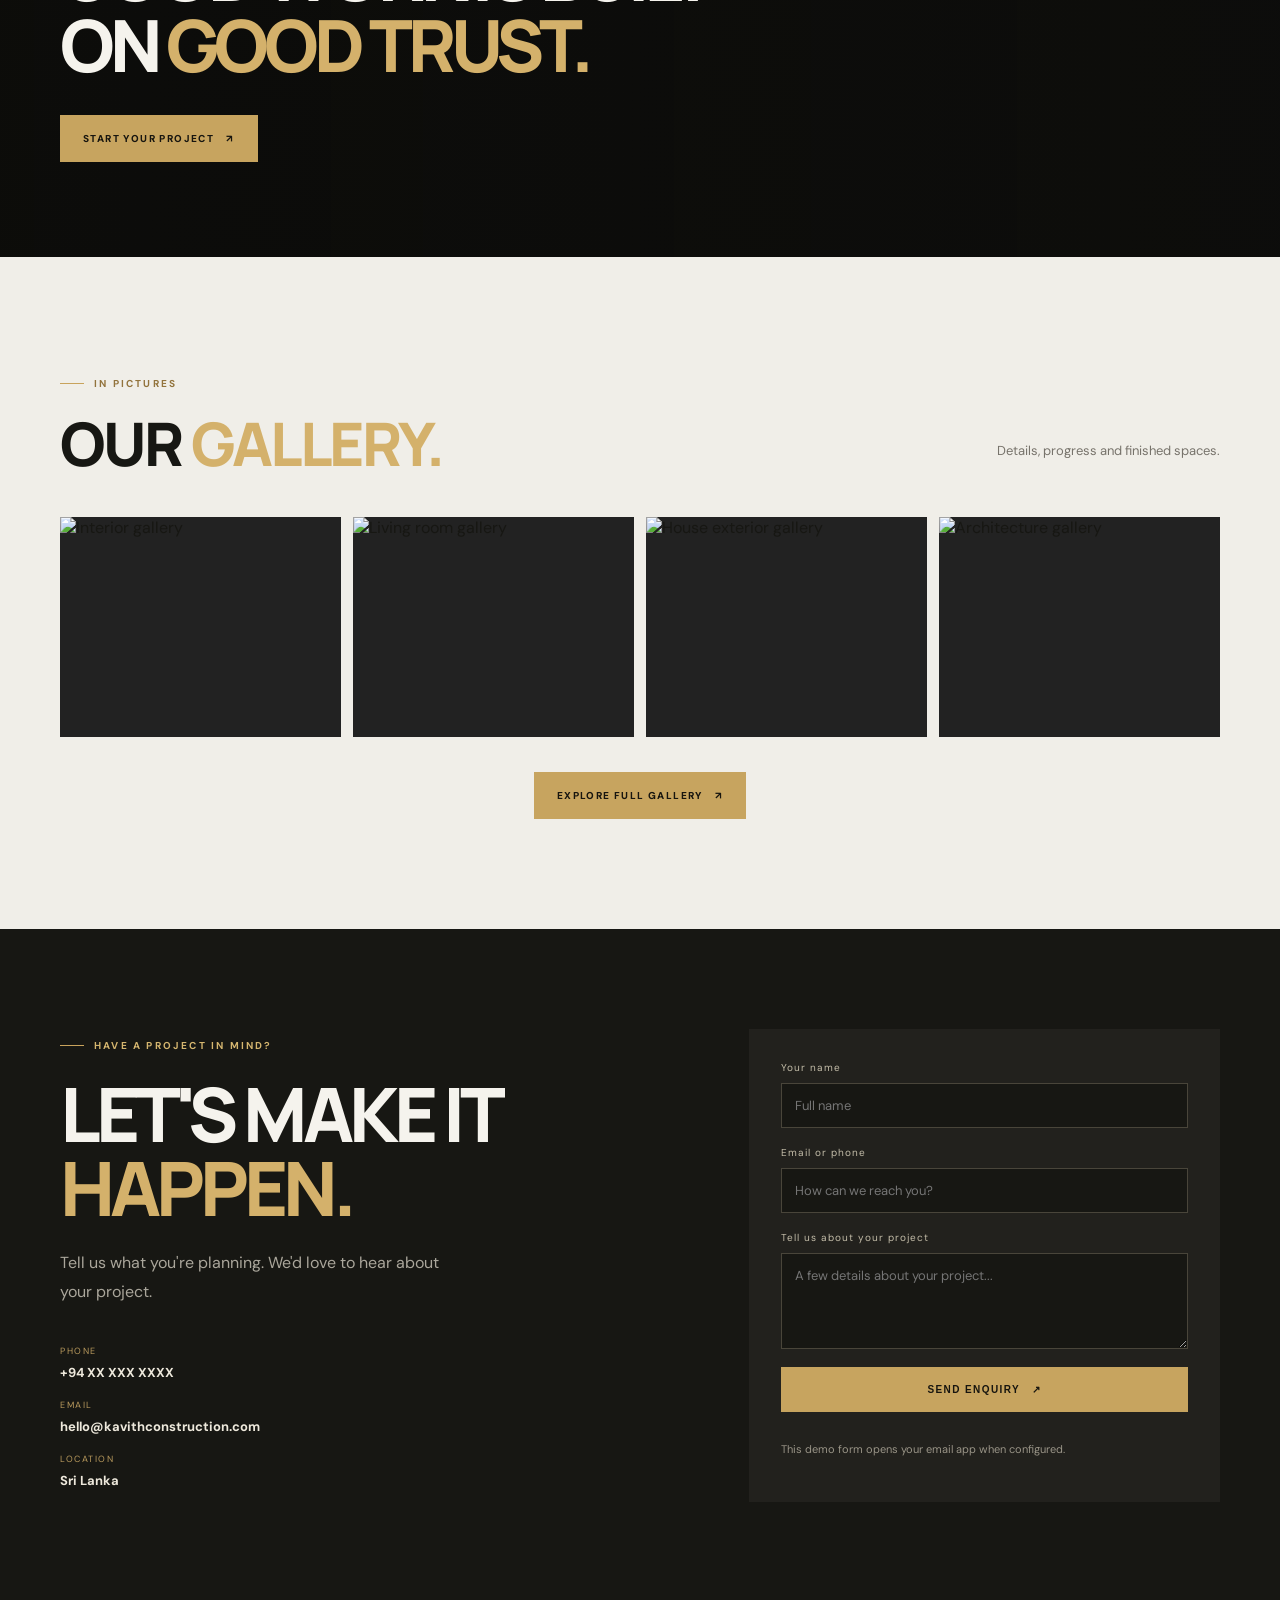
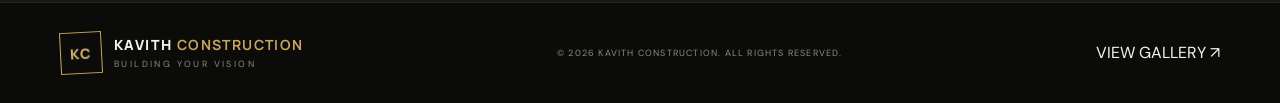
==== commit 3bb45e80: "Update index.html" ====
--- a/index.html
+++ b/index.html
@@ -10,9 +10,56 @@
   <link rel="preconnect" href="https://fonts.googleapis.com">
   <link href="https://fonts.googleapis.com/css2?family=DM+Sans:wght@400;500;600;700&family=Manrope:wght@400;500;600;700;800&display=swap" rel="stylesheet">
   <link rel="stylesheet" href="assets/style.css">
+
+  <style>
+    /* Smooth page transition */
+    #pageTransition {
+      position: fixed;
+      inset: 0;
+      z-index: 999999;
+      background: #101010;
+      opacity: 0;
+      visibility: hidden;
+      pointer-events: none;
+      transition: opacity .4s ease, visibility .4s ease;
+    }
+
+    #pageTransition.active {
+      opacity: 1;
+      visibility: visible;
+      pointer-events: all;
+    }
+
+    body {
+      animation: homepageEnter .65s ease both;
+    }
+
+    @keyframes homepageEnter {
+      from {
+        opacity: 0;
+        transform: translateY(8px);
+      }
+      to {
+        opacity: 1;
+        transform: translateY(0);
+      }
+    }
+
+    @media (prefers-reduced-motion: reduce) {
+      body {
+        animation: none;
+      }
+
+      #pageTransition {
+        transition: none;
+      }
+    }
+  </style>
 </head>
 
 <body>
+
+  <div id="pageTransition"></div>
 
   <div class="topbar">
     <div class="wrap topbar-inner">
@@ -300,5 +347,51 @@
   <script src="assets/config.js"></script>
   <script src="assets/app.js"></script>
 
+  <script>
+    // Smooth transition when opening Gallery
+    (() => {
+      const overlay = document.getElementById("pageTransition");
+
+      if (!overlay) return;
+
+      document.addEventListener("click", function(event) {
+        const link = event.target.closest('a[href]');
+
+        if (!link) return;
+
+        const href = link.getAttribute("href");
+
+        if (!href) return;
+
+        // Only animate links that open gallery.html
+        const isGalleryLink =
+          href === "gallery.html" ||
+          href.startsWith("./gallery.html") ||
+          href.startsWith("gallery.html?") ||
+          href.startsWith("gallery.html#");
+
+        if (!isGalleryLink) return;
+
+        // Keep normal browser actions working
+        if (
+          event.button !== 0 ||
+          event.ctrlKey ||
+          event.shiftKey ||
+          event.altKey ||
+          event.metaKey ||
+          link.target === "_blank"
+        ) return;
+
+        event.preventDefault();
+
+        overlay.classList.add("active");
+
+        setTimeout(() => {
+          window.location.href = link.href;
+        }, 420);
+      });
+    })();
+  </script>
+
 </body>
 </html>
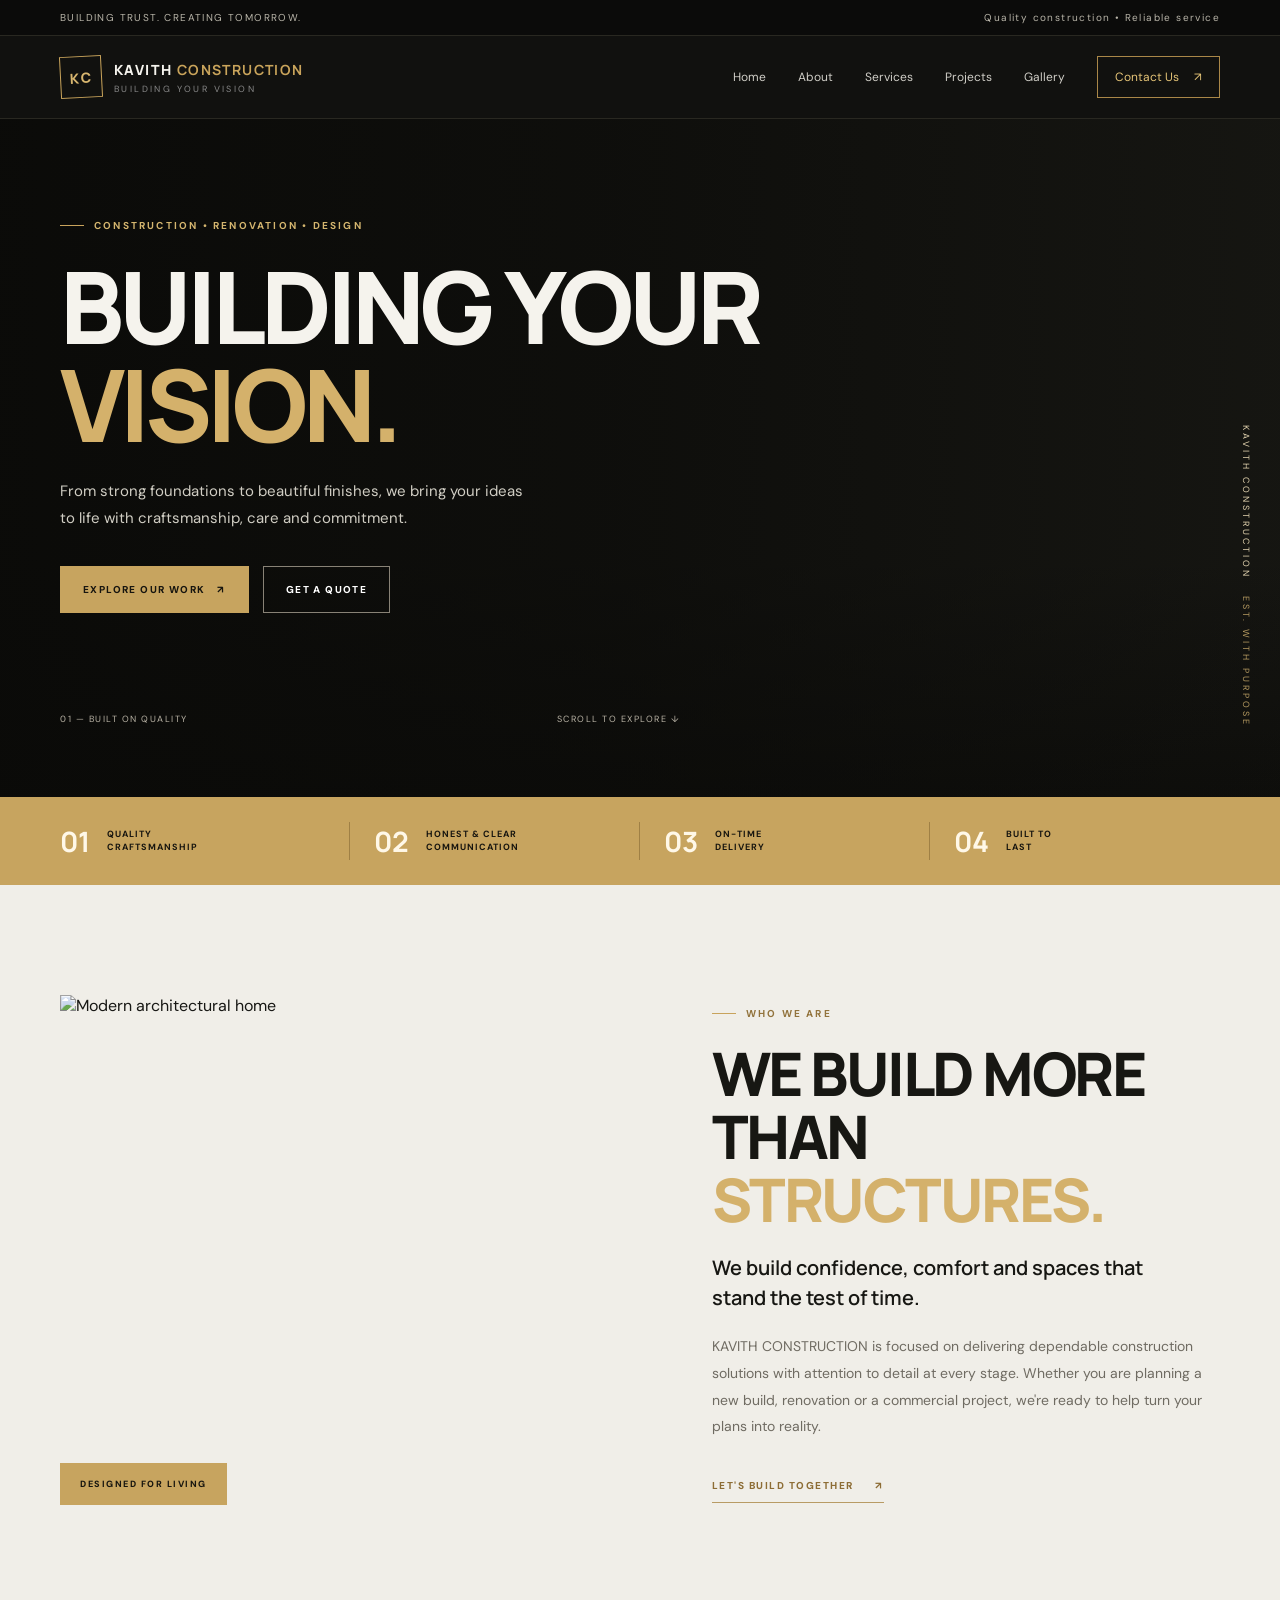
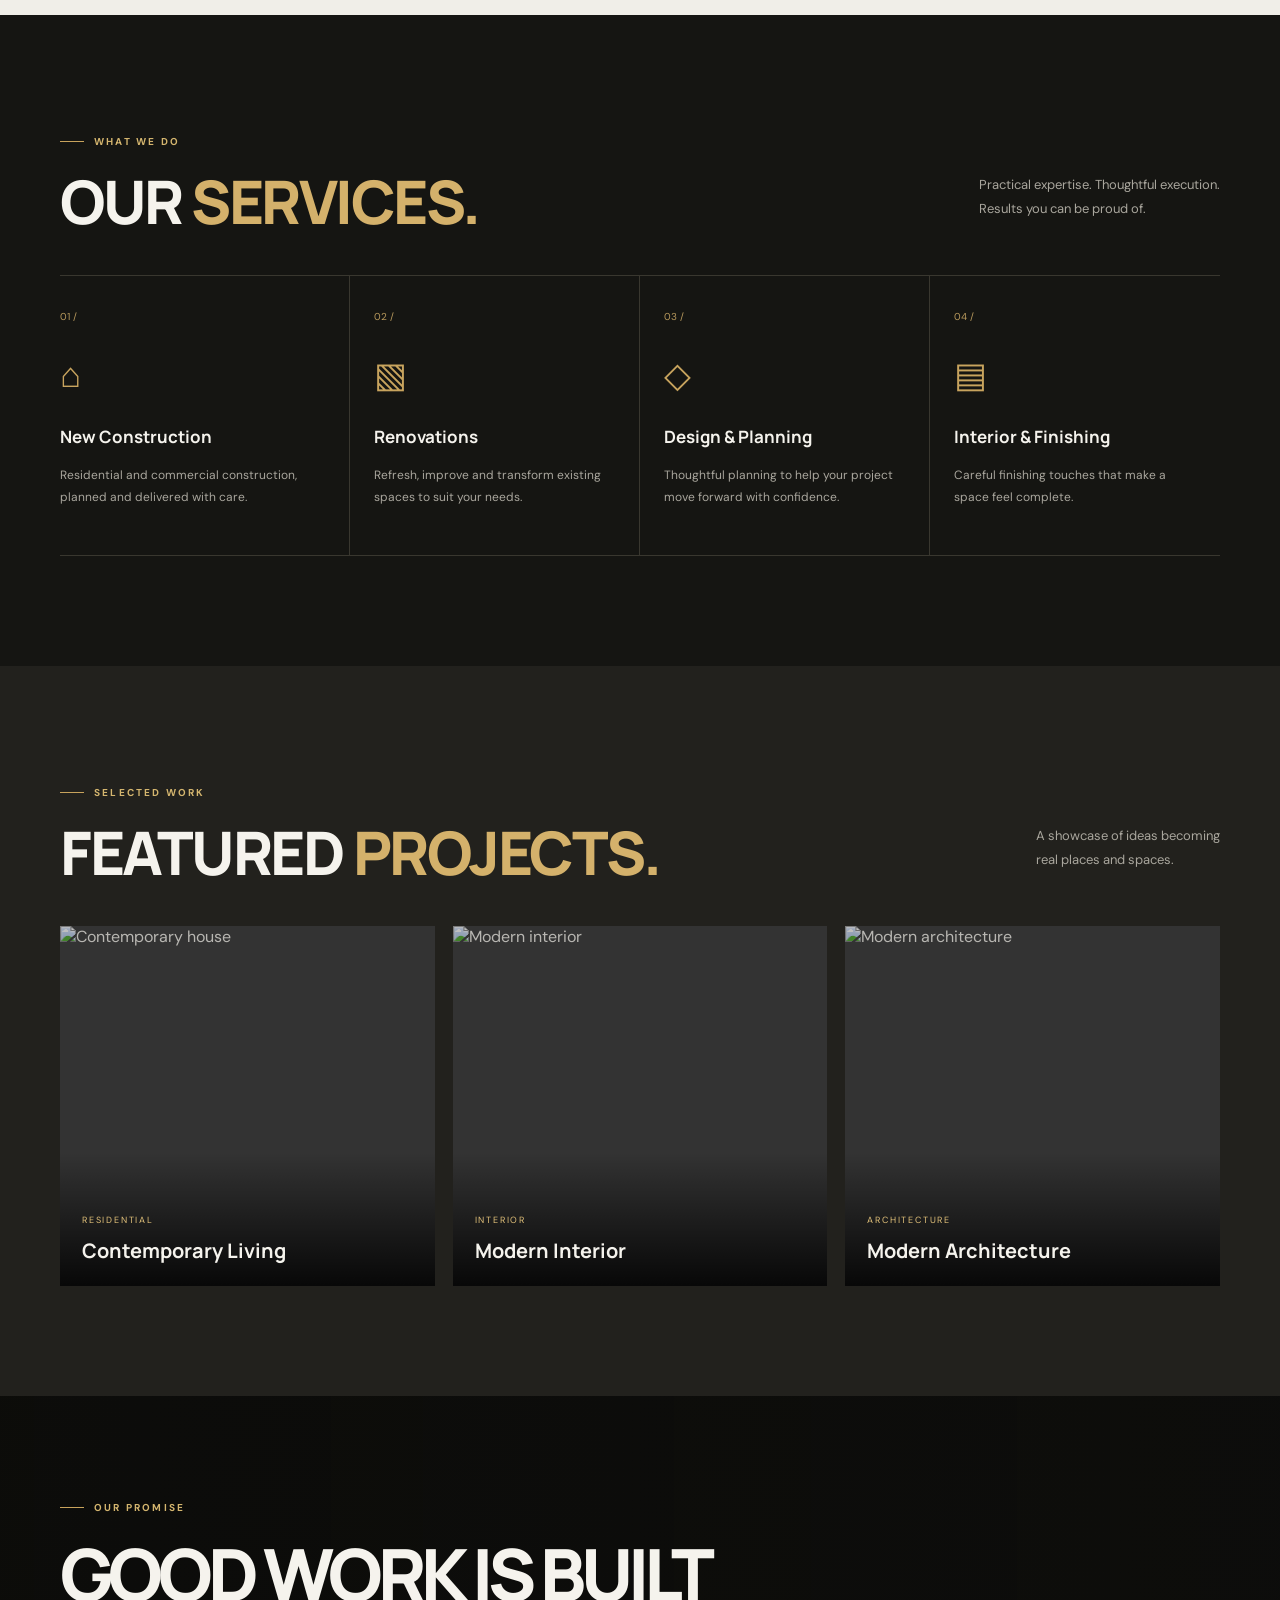
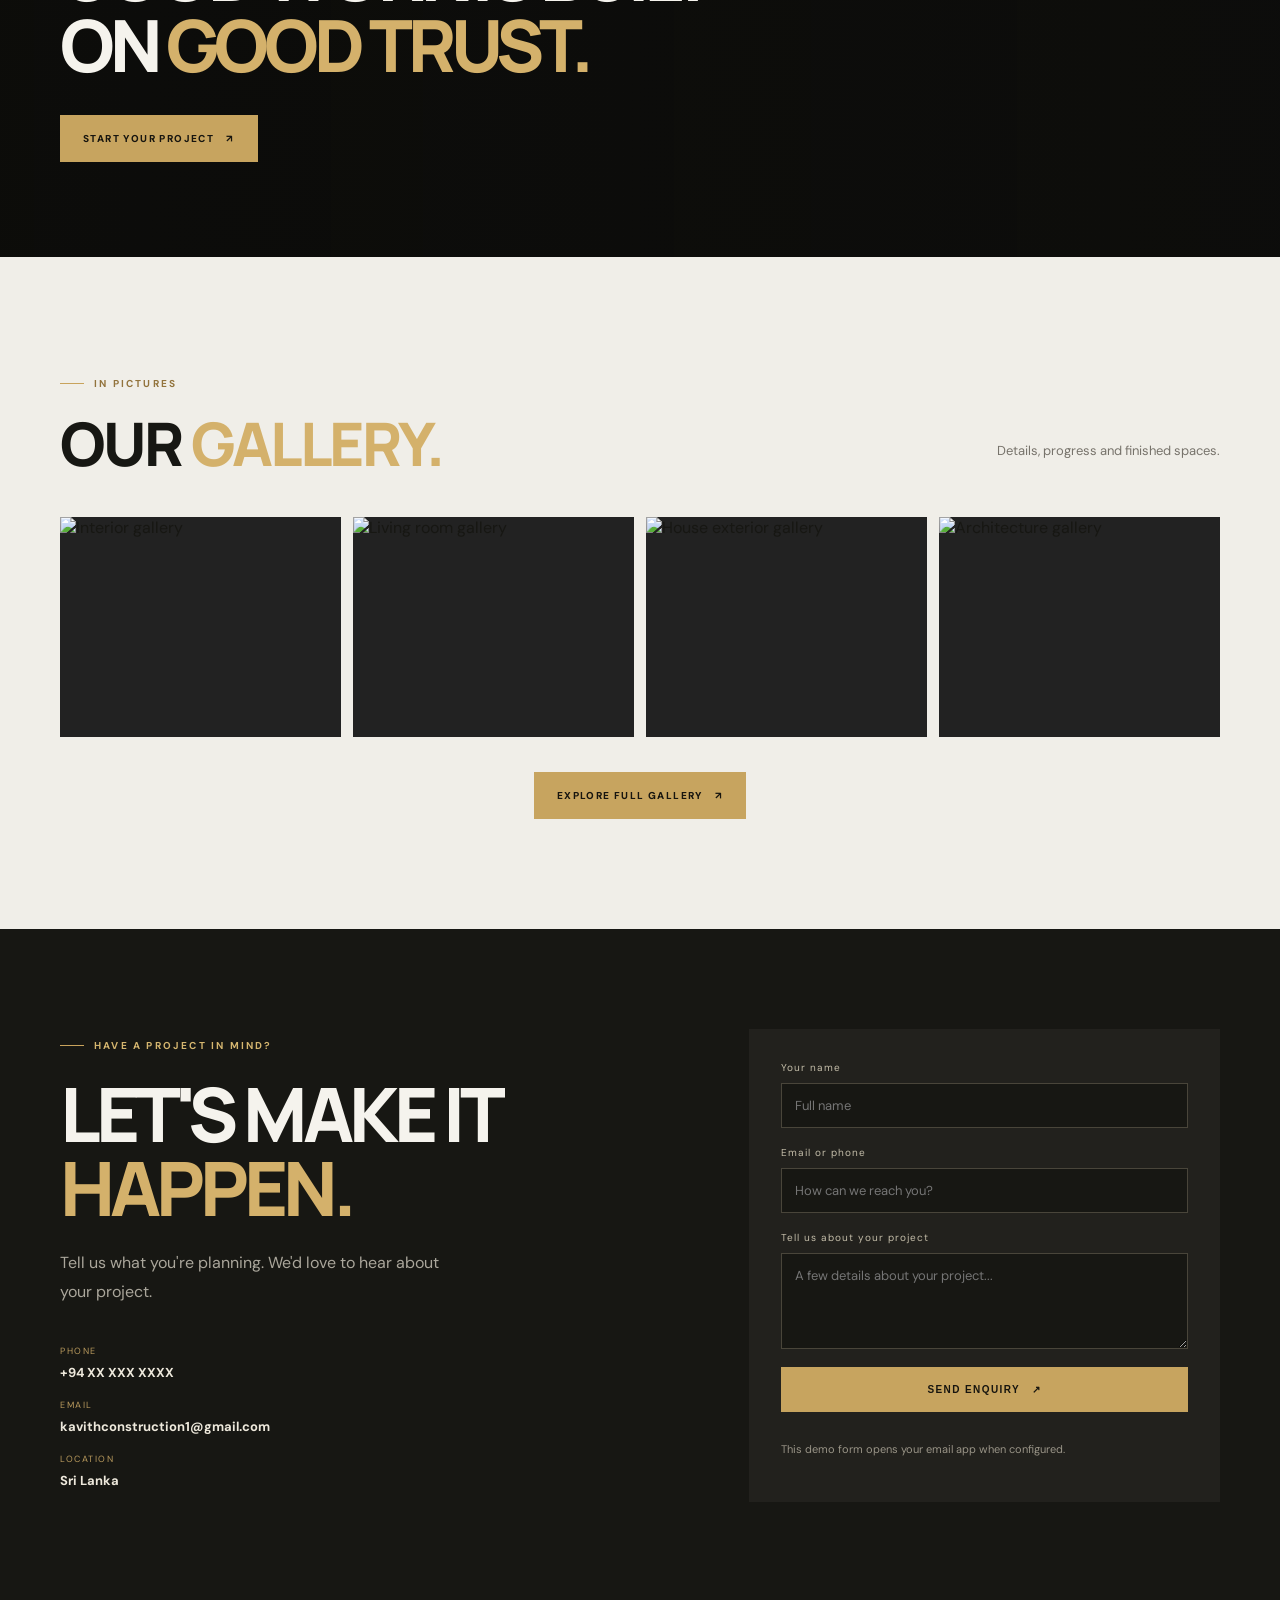
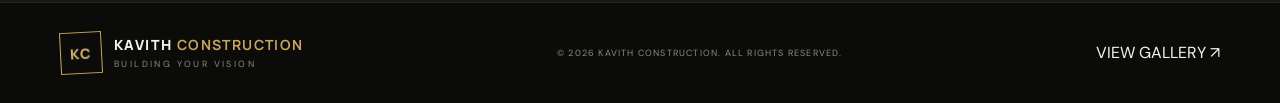
==== commit 5f72ec81: "Update index.html" ====
--- a/index.html
+++ b/index.html
@@ -293,7 +293,7 @@
 
           <div class="contact-lines">
             <span>PHONE <b id="phoneText">+94 XX XXX XXXX</b></span>
-            <span>EMAIL <b id="emailText">hello@kavithconstruction.com</b></span>
+            <span>EMAIL <b id="emailText">kavithconstruction1@gmail.com</b></span>
             <span>LOCATION <b id="locationText">Sri Lanka</b></span>
           </div>
         </div>
